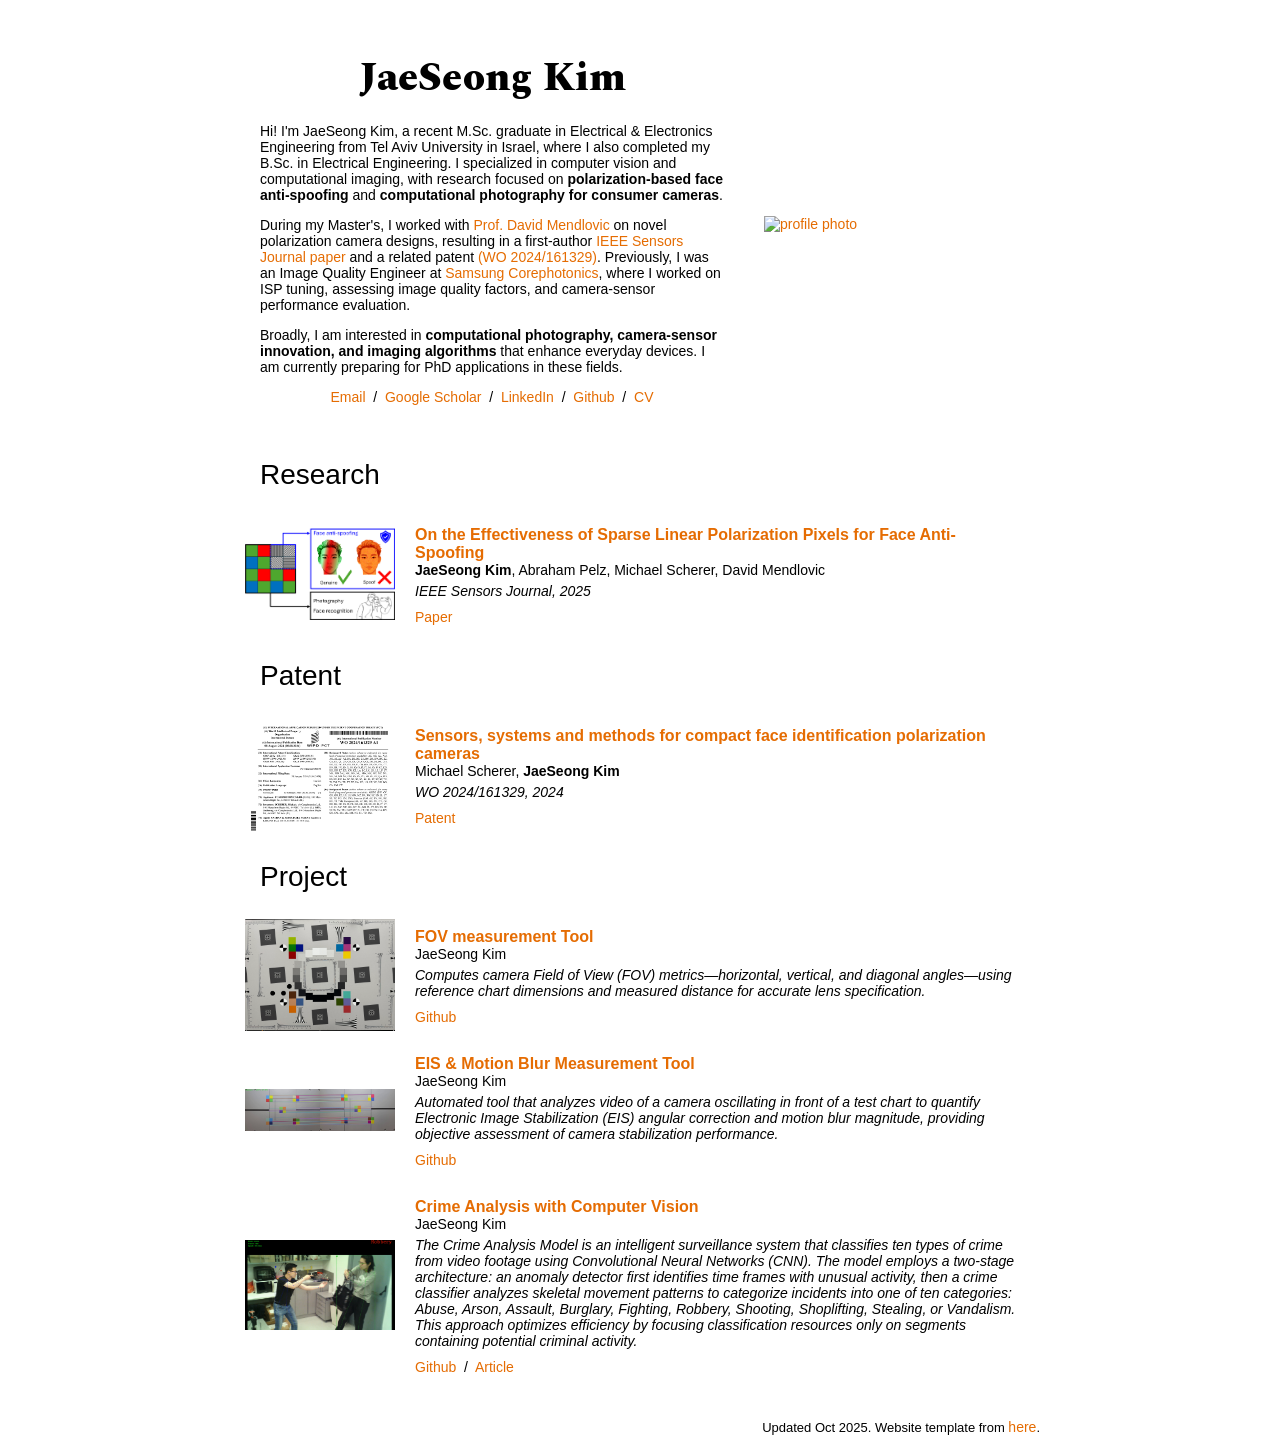
==== index.html @ 756a236f "Added a navigation bar" ====
<!DOCTYPE HTML>
<html lang="en">

<head>
    <meta http-equiv="Content-Type" content="text/html; charset=UTF-8">
    <title class="nametitle">JaeSeong Kim</title>
    <meta name="author" content="JaeSeong Kim">
    <meta name="viewport" content="width=device-width, initial-scale=1">
    <link rel="icon" href="images/favicon/camera.png" type="image/png">
    <link rel="stylesheet" type="text/css" href="stylesheet.css">
    <link href="https://fonts.googleapis.com/css2?family=Spectral&display=swap" rel="stylesheet">
    <style>
        /* Navigation bar styles */
        .topnav {
            position: fixed;
            top: 14px;
            right: 20px;
            z-index: 9999;
            display: flex;
            gap: 16px;
            align-items: center;
            font: 600 14px/1.2 system-ui, -apple-system, Segoe UI, Roboto, Arial, sans-serif;
            background: rgba(255, 255, 255, 0.9);
            backdrop-filter: blur(6px);
            border: 1px solid rgba(0, 0, 0, 0.08);
            border-radius: 999px;
            padding: 10px 20px;
            box-shadow: 0 2px 8px rgba(0, 0, 0, 0.05);
        }

        .topnav a {
            color: #111;
            opacity: .85;
            text-decoration: none;
            transition: opacity 0.2s ease;
        }

        .topnav a:hover {
            opacity: 1;
            color: #e56c02;
        }

        /* Smooth scroll */
        html {
            scroll-behavior: smooth;
        }

        /* Add padding to sections for fixed nav */
        .section-header {
            scroll-margin-top: 80px;
        }
    </style>
</head>

<body>
    <!-- Navigation Bar -->
    <nav class="topnav">
        <a href="#about">About</a>
        <a href="#research">Research</a>
        <a href="#patent">Patent</a>
        <a href="#project">Project</a>
    </nav>

    <table style="width:100%;max-width:800px;border:0px;border-spacing:0px;border-collapse:separate;margin-right:auto;margin-left:auto;">
        <tbody>
            <tr style="padding:0px">
                <td style="padding:0px">

                    <!-- Introduction Section -->
                    <table id="about" style="width:100%;border:0px;border-spacing:0px;border-collapse:separate;margin-right:auto;margin-left:auto;">
                        <tbody>
                            <tr style="padding:0px">
                                <td style="padding:2.5%;width:63%;vertical-align:middle">
                                    <p class="name" style="text-align: center;">
                                        JaeSeong Kim
                                    </p>
                                    <p>
                                        Hi! I'm JaeSeong Kim, a recent M.Sc. graduate in Electrical & Electronics Engineering from Tel Aviv University in Israel, where I also completed my B.Sc. in Electrical Engineering. I specialized in computer vision and computational imaging, with research
                                        focused on <strong>polarization-based face anti-spoofing</strong> and <strong>computational photography for consumer cameras</strong>.
                                    </p>
                                    <p>
                                        During my Master's, I worked with <a href="https://english.tau.ac.il/profile/mendd">Prof. David Mendlovic</a> on novel polarization camera designs, resulting in a first-author <a href="https://ieeexplore.ieee.org/document/11125851/">IEEE Sensors Journal paper</a>
                                        and a related patent <a href="https://patents.google.com/patent/WO2024161329A1/en?oq=WO+2024%2f161329">(WO 2024/161329)</a>. Previously, I was an Image Quality Engineer at <a href="https://www.corephotonics.com/">Samsung Corephotonics</a>,
                                        where I worked on ISP tuning, assessing image quality factors, and camera-sensor performance evaluation.
                                    </p>
                                    <p>
                                        Broadly, I am interested in <strong>computational photography, camera-sensor innovation, and imaging algorithms</strong> that enhance everyday devices. I am currently preparing for PhD applications in these fields.
                                    </p>
                                    <p style="text-align:center">
                                        <a href="mailto:jesung1221@gmail.com">Email</a> &nbsp;/&nbsp;
                                        <a href="https://scholar.google.com/citations?user=kdcs6wIAAAAJ&hl=en">Google Scholar</a> &nbsp;/&nbsp;
                                        <a href="https://www.linkedin.com/in/jae-seong-kim/">LinkedIn </a> &nbsp;/&nbsp;
                                        <a href="https://github.com/jesung1221">Github</a> &nbsp;/&nbsp;
                                        <a href="files/CV.pdf">CV</a>
                                    </p>
                                </td>
                                <td style="padding:2.5%;width:40%;max-width:40%">
                                    <a href="images/profile.JPG"><img style="width:100%;max-width:100%;" alt="profile photo" src="images/profile.JPG" class="hoverZoomLink"></a>
                                </td>
                            </tr>
                        </tbody>
                    </table>

                    <!-- Research Section -->
                    <table id="research" style="width:100%;border:0px;border-spacing:0px;border-collapse:separate;margin-right:auto;margin-left:auto;">
                        <tbody>
                            <tr>
                                <td style="padding:20px;width:100%;vertical-align:middle">
                                    <h2 class="section-header">Research</h2>
                                </td>
                            </tr>
                        </tbody>
                    </table>
                    
                    <table style="width:100%;border:0px;border-spacing:0px;border-collapse:separate;margin-right:auto;margin-left:auto;">
                        <tbody>
                            <tr onmouseout="paper_stop()" onmouseover="paper_start()">
                                <td style="padding:5px;width:20%;vertical-align:center;text-align:center;">
                                    <div class="one">
                                        <div class="two" id='paper_image'>
                                            <video width=100% muted autoplay loop>
                                                <source src="images/videos/uqllm.mp4" type="video/mp4"> Your browser does not support the video tag.
                                            </video>
                                        </div>
                                        <img src='images/thumbnails/polarization.png' style="width:100%; display:inline-block;">
                                    </div>
                                    <script type="text/javascript">
                                        function paper_start() {
                                            document.getElementById('paper_image').style.opacity = "1";
                                        }
                                
                                        function paper_stop() {
                                            document.getElementById('paper_image').style.opacity = "0";
                                        }
                                        paper_stop()
                                    </script>
                                </td>
                                <td style="padding:15px;width:80%;vertical-align:center">
                                    <a href="https://ieeexplore.ieee.org/document/11125851">
                                        <span class="papertitle">On the Effectiveness of Sparse Linear Polarization Pixels for Face Anti-Spoofing</span>
                                    </a>
                                    <br>
                                    <strong>JaeSeong Kim</strong>, Abraham Pelz, Michael Scherer, David Mendlovic
                                    <br>
                                    <div style="margin-top:5px;"></div>
                                    <em>IEEE Sensors Journal, 2025</em>
                                    <br>
                                    <div style="margin-top:10px;"></div>
                                    <a href="https://ieeexplore.ieee.org/document/11125851">Paper</a>
                                    <br>
                                </td>
                            </tr>
                        </tbody>
                    </table>

                    <!-- Patent Section -->
                    <table id="patent" style="width:100%;border:0px;border-spacing:0px;border-collapse:separate;margin-right:auto;margin-left:auto;">
                        <tbody>
                            <tr>
                                <td style="padding:20px;width:100%;vertical-align:middle">
                                    <h2 class="section-header">Patent</h2>
                                </td>
                            </tr>
                        </tbody>
                    </table>

                    <table style="width:100%;border:0px;border-spacing:0px;border-collapse:separate;margin-right:auto;margin-left:auto;">
                        <tbody>
                            <tr onmouseout="patent_stop()" onmouseover="patent_start()">
                                <td style="padding:5px;width:20%;vertical-align:center;text-align:center;">
                                    <div class="one">
                                        <div class="two" id='patent_image'>
                                            <video width=100% muted autoplay loop>
                                                <source src="images/videos/uqllm.mp4" type="video/mp4"> Your browser does not support the video tag.
                                            </video>
                                        </div>
                                        <img src='images/thumbnails/patent.png' style="width:100%; display:inline-block;">
                                    </div>
                                    <script type="text/javascript">
                                        function patent_start() {
                                            document.getElementById('patent_image').style.opacity = "1";
                                        }
                                
                                        function patent_stop() {
                                            document.getElementById('patent_image').style.opacity = "0";
                                        }
                                        patent_stop()
                                    </script>
                                </td>
                                <td style="padding:15px;width:80%;vertical-align:center">
                                    <a href="https://patents.google.com/patent/WO2024161329A1/en?oq=WO+2024%2f161329">
                                        <span class="papertitle">Sensors, systems and methods for compact face identification polarization cameras</span>
                                    </a>
                                    <br>
                                    Michael Scherer, <strong>JaeSeong Kim</strong> 
                                    <br>
                                    <div style="margin-top:5px;"></div>
                                    <em>WO 2024/161329, 2024</em>
                                    <br>
                                    <div style="margin-top:10px;"></div>
                                    <a href="https://patents.google.com/patent/WO2024161329A1/en?oq=WO+2024%2f161329">Patent</a>
                                    <br>
                                </td>
                            </tr>
                        </tbody>
                    </table>


                    <!-- Project Section -->
                    <table id="project" style="width:100%;border:0px;border-spacing:0px;border-collapse:separate;margin-right:auto;margin-left:auto;">
                        <tbody>
                            <tr>
                                <td style="padding:20px;width:100%;vertical-align:middle">
                                    <h2 class="section-header">Project</h2>
                                </td>
                            </tr>
                        </tbody>
                    </table>
                    
                    <!-- Project Section / FOV measurement Tool -->
                    <table style="width:100%;border:0px;border-spacing:0px;border-collapse:separate;margin-right:auto;margin-left:auto;">
                        <tbody>
                            <tr onmouseout="fov_stop()" onmouseover="fov_start()">
                                <td style="padding:5px;width:20%;vertical-align:center;text-align:center;">
                                    <div class="one">
                                        <div class="two" id='fov_image'>
                                            <video width=100% muted autoplay loop>
                                                <source src="images/videos/uqllm.mp4" type="video/mp4"> Your browser does not support the video tag.
                                            </video>
                                        </div>
                                        <img src='images/thumbnails/FOV.JPG' style="width:100%; display:inline-block;">
                                    </div>
                                    <script type="text/javascript">
                                        function fov_start() {
                                            document.getElementById('fov_image').style.opacity = "1";
                                        }
                                
                                        function fov_stop() {
                                            document.getElementById('fov_image').style.opacity = "0";
                                        }
                                        fov_stop()
                                    </script>
                                </td>
                                <td style="padding:15px;width:80%;vertical-align:center">
                                    <a href="https://github.com/jesung1221/FOV-measurement-Tool/tree/main">
                                        <span class="papertitle">FOV measurement Tool</span>
                                    </a>
                                    <br>
                                    JaeSeong Kim 
                                    <br>
                                    <div style="margin-top:5px;"></div>
                                    <em>Computes camera Field of View (FOV) metrics—horizontal, vertical, and diagonal angles—using reference chart dimensions and measured distance for accurate lens specification.</em>
                                    <br>
                                    <div style="margin-top:10px;"></div>
                                    <a href="https://github.com/jesung1221/FOV-measurement-Tool/tree/main">Github</a>
                                    <br>
                                </td>
                            </tr>
                        </tbody>
                    </table>
                    

                    <!-- Project Section / EIS motion blur measurement Tool  -->
                    
                    <table style="width:100%;border:0px;border-spacing:0px;border-collapse:separate;margin-right:auto;margin-left:auto;">
                        <tbody>
                            <tr onmouseout="eis_stop()" onmouseover="eis_start()">
                                <td style="padding:5px;width:20%;vertical-align:center;text-align:center;">
                                    <div class="one">
                                        <div class="two" id='eis_image'>
                                            <video width=100% muted autoplay loop>
                                                <source src="images/videos/uqllm.mp4" type="video/mp4"> Your browser does not support the video tag.
                                            </video>
                                        </div>
                                        <img src='images/thumbnails/EIS.jpg' style="width:100%; display:inline-block;">
                                    </div>
                                    <script type="text/javascript">
                                        function eis_start() {
                                            document.getElementById('eis_image').style.opacity = "1";
                                        }
                                
                                        function eis_stop() {
                                            document.getElementById('eis_image').style.opacity = "0";
                                        }
                                        eis_stop()
                                    </script>
                                </td>
                                <td style="padding:15px;width:80%;vertical-align:center">
                                    <a href="https://github.com/jesung1221/EIS_MotionBlur_Measurement_Tool">
                                        <span class="papertitle">EIS & Motion Blur Measurement Tool</span>
                                    </a>
                                    <br>
                                    JaeSeong Kim 
                                    <br>
                                    <div style="margin-top:5px;"></div>
                                    <em>Automated tool that analyzes video of a camera oscillating in front of a test chart to quantify Electronic Image Stabilization (EIS) angular correction and motion blur magnitude, providing objective assessment of camera stabilization performance.</em>
                                    <br>
                                    <div style="margin-top:10px;"></div>
                                    <a href="https://github.com/jesung1221/EIS_MotionBlur_Measurement_Tool">Github</a>
                                    <br>
                                </td>
                            </tr>
                        </tbody>
                    </table>




                    <!-- Project Section / Crime Analysis with Computer Vision  -->

                    <table style="width:100%;border:0px;border-spacing:0px;border-collapse:separate;margin-right:auto;margin-left:auto;">
                        <tbody>
                            <tr onmouseout="crime_stop()" onmouseover="crime_start()">
                                <td style="padding:5px;width:20%;vertical-align:center;text-align:center;">
                                    <div class="one">
                                        <div class="two" id='crime_image'>
                                            <video width=100% muted autoplay loop>
                                                <source src="images/videos/uqllm.mp4" type="video/mp4"> Your browser does not support the video tag.
                                            </video>
                                        </div>
                                        <img src='images/thumbnails/CrimeClassifier.PNG' style="width:100%; display:inline-block;">
                                    </div>
                                    <script type="text/javascript">
                                        function crime_start() {
                                            document.getElementById('crime_image').style.opacity = "1";
                                        }
                                
                                        function crime_stop() {
                                            document.getElementById('crime_image').style.opacity = "0";
                                        }
                                        crime_stop()
                                    </script>
                                </td>
                                <td style="padding:15px;width:80%;vertical-align:center">
                                    <a href="https://github.com/jesung1221/Crime-Analysis-with-Computer-Vision">
                                        <span class="papertitle">Crime Analysis with Computer Vision</span>
                                    </a>
                                    <br>
                                    JaeSeong Kim 
                                    <br>
                                    <div style="margin-top:5px;"></div>
                                    <em>The Crime Analysis Model is an intelligent surveillance system that classifies ten types of crime from video footage using Convolutional Neural Networks (CNN). The model employs a two-stage architecture: an anomaly detector first identifies time frames with unusual activity, then a crime classifier analyzes skeletal movement patterns to categorize incidents into one of ten categories: Abuse, Arson, Assault, Burglary, Fighting, Robbery, Shooting, Shoplifting, Stealing, or Vandalism. This approach optimizes efficiency by focusing classification resources only on segments containing potential criminal activity.</em>
                                    <br>
                                    <div style="margin-top:10px;"></div>
                                    <a href="https://github.com/jesung1221/Crime-Analysis-with-Computer-Vision">Github</a> &nbsp;/&nbsp;
                                    <a href="files/Crime Analysis with Computer Vision.pdf">Article</a>
                                    <br>
                                </td>
                            </tr>
                        </tbody>
                    </table>





                    <table style="width:100%;border:0px;border-spacing:0px;border-collapse:separate;margin-right:auto;margin-left:auto;">
                        <tbody>
                            <tr>
                                <td style="padding:0px">
                                    <br>
                                    <p style="text-align:right;font-size:small;">
                                        Updated Oct 2025. Website template from <a href="https://github.com/jonbarron/jonbarron_website">here</a>.
                                    </p>
                                </td>
                            </tr>
                        </tbody>
                    </table>
                </td>
            </tr>
        </tbody>
    </table>
</body>

</html>
---- stylesheet.css ----
/* === Fonts (kept) === */
@font-face {
  font-family: 'Lato';
  font-style: italic;
  font-weight: 400;
  src: local('Lato Italic'), local('Lato-Italic'), url(https://fonts.gstatic.com/s/lato/v15/S6u8w4BMUTPHjxsAUi-qNiXg7eU0.woff2) format('woff2');
  unicode-range: U+0100-024F, U+0259, U+1E00-1EFF, U+2020, U+20A0-20AB, U+20AD-20CF, U+2113, U+2C60-2C7F, U+A720-A7FF;
}
/* latin */
@font-face {
  font-family: 'Lato';
  font-style: italic;
  font-weight: 400;
  src: local('Lato Italic'), local('Lato-Italic'), url(https://fonts.gstatic.com/s/lato/v15/S6u8w4BMUTPHjxsAXC-qNiXg7Q.woff2) format('woff2');
  unicode-range: U+0000-00FF, U+0131, U+0152-0153, U+02BB-02BC, U+02C6, U+02DA, U+02DC, U+2000-206F, U+2074, U+20AC, U+2122, U+2191, U+2193, U+2212, U+2215, U+FEFF, U+FFFD;
}
/* latin-ext */
@font-face {
  font-family: 'Lato';
  font-style: italic;
  font-weight: 700;
  src: local('Lato Bold Italic'), local('Lato-BoldItalic'), url(https://fonts.gstatic.com/s/lato/v15/S6u_w4BMUTPHjxsI5wq_FQftx9897sxZ.woff2) format('woff2');
  unicode-range: U+0100-024F, U+0259, U+1E00-1EFF, U+2020, U+20A0-20AB, U+20AD-20CF, U+2113, U+2C60-2C7F, U+A720-A7FF;
}
/* latin */
@font-face {
  font-family: 'Lato';
  font-style: italic;
  font-weight: 700;
  src: local('Lato Bold Italic'), local('Lato-BoldItalic'), url(https://fonts.gstatic.com/s/lato/v15/S6u_w4BMUTPHjxsI5wq_Gwftx9897g.woff2) format('woff2');
  unicode-range: U+0000-00FF, U+0131, U+0152-0153, U+02BB-02BC, U+02C6, U+02DA, U+02DC, U+2000-206F, U+2074, U+20AC, U+2122, U+2191, U+2193, U+2212, U+2215, U+FEFF, U+FFFD;
}
/* latin-ext */
@font-face {
  font-family: 'Lato';
  font-style: normal;
  font-weight: 400;
  src: local('Lato Regular'), local('Lato-Regular'), url(https://fonts.gstatic.com/s/lato/v15/S6uyw4BMUTPHjxAwXiWtFCfQ7A.woff2) format('woff2');
  unicode-range: U+0100-024F, U+0259, U+1E00-1EFF, U+2020, U+20A0-20AB, U+20AD-20CF, U+2113, U+2C60-2C7F, U+A720-A7FF;
}
/* latin */
@font-face {
  font-family: 'Lato';
  font-style: normal;
  font-weight: 400;
  src: local('Lato Regular'), local('Lato-Regular'), url(https://fonts.gstatic.com/s/lato/v15/S6uyw4BMUTPHjx4wXiWtFCc.woff2) format('woff2');
  unicode-range: U+0000-00FF, U+0131, U+0152-0153, U+02BB-02BC, U+02C6, U+02DA, U+02DC, U+2000-206F, U+2074, U+20AC, U+2122, U+2191, U+2193, U+2212, U+2215, U+FEFF, U+FFFD;
}
/* latin-ext */
@font-face {
  font-family: 'Lato';
  font-style: normal;
  font-weight: 700;
  src: local('Lato Bold'), local('Lato-Bold'), url(https://fonts.gstatic.com/s/lato/v15/S6u9w4BMUTPHh6UVSwaPGQ3q5d0N7w.woff2) format('woff2');
  unicode-range: U+0100-024F, U+0259, U+1E00-1EFF, U+2020, U+20A0-20AB, U+20AD-20CF, U+2113, U+2C60-2C7F, U+A720-A7FF;
}
/* latin */
@font-face {
  font-family: 'Lato';
  font-style: normal;
  font-weight: 700;
  src: local('Lato Bold'), local('Lato-Bold'), url(https://fonts.gstatic.com/s/lato/v15/S6u9w4BMUTPHh6UVSwiPGQ3q5d0.woff2) format('woff2');
  unicode-range: U+0000-00FF, U+0131, U+0152-0153, U+02BB-02BC, U+02C6, U+02DA, U+02DC, U+2000-206F, U+2074, U+20AC, U+2122, U+2191, U+2193, U+2212, U+2215, U+FEFF, U+FFFD;
}

/* === Base styles (kept, lightly tuned) === */
a { color: #e56c02; text-decoration: none; }
a:focus, a:hover { color: #1c8eff; text-decoration: none; }

body, td, th, tr, p, a {
  font-family: 'Lato', Verdana, Helvetica, sans-serif;
  font-size: 14px;
}

strong { font-family: 'Lato', Verdana, Helvetica, sans-serif; font-size: 14px; }

h2 {
  margin: 0;
  font-weight: normal;
  font-family: 'Lato', Verdana, Helvetica, sans-serif;
  font-size: 28px;
  scroll-margin-top: 90px; /* make anchors land below fixed nav */
}

.coauthor { color: #8c8c8c; }

.papertitle { font-family: 'Lato', Verdana, Helvetica, sans-serif; font-size: 16px; font-weight: 900; }

.name {
  padding-top: 20px;
  margin: 0;
  font-family: 'Spectral', 'Times New Roman', Times, serif;
  font-size: 40px;
  font-weight: 900;
}

/* Media tile with hover overlay video */
.one { width: 100%; position: relative; display: inline-block; }
.two {
  position: absolute;
  inset: 0;             /* top:0;right:0;bottom:0;left:0 */
  opacity: 0;
  transition: opacity .2s ease-in-out;
}
.one:hover .two { opacity: 1; }
.fade { transition: opacity .2s ease-in-out; }

/* Smooth scroll globally */
html { scroll-behavior: smooth; }

/* === Top-right nav === */
.topnav {
  position: fixed;
  top: 14px; right: 20px;
  z-index: 9999;
  display: flex; gap: 16px; align-items: center;
  font: 600 14px/1.2 system-ui, -apple-system, Segoe UI, Roboto, Arial, sans-serif;
  background: rgba(255,255,255,0.6);
  backdrop-filter: blur(6px);
  border: 1px solid rgba(0,0,0,0.08);
  border-radius: 999px;
  padding: 10px 14px;
}
.topnav a { color: #111; opacity: .85; }
.topnav a:hover { opacity: 1; text-decoration: underline; }

/* Utility */
span.highlight { background-color: #ffffd0; }
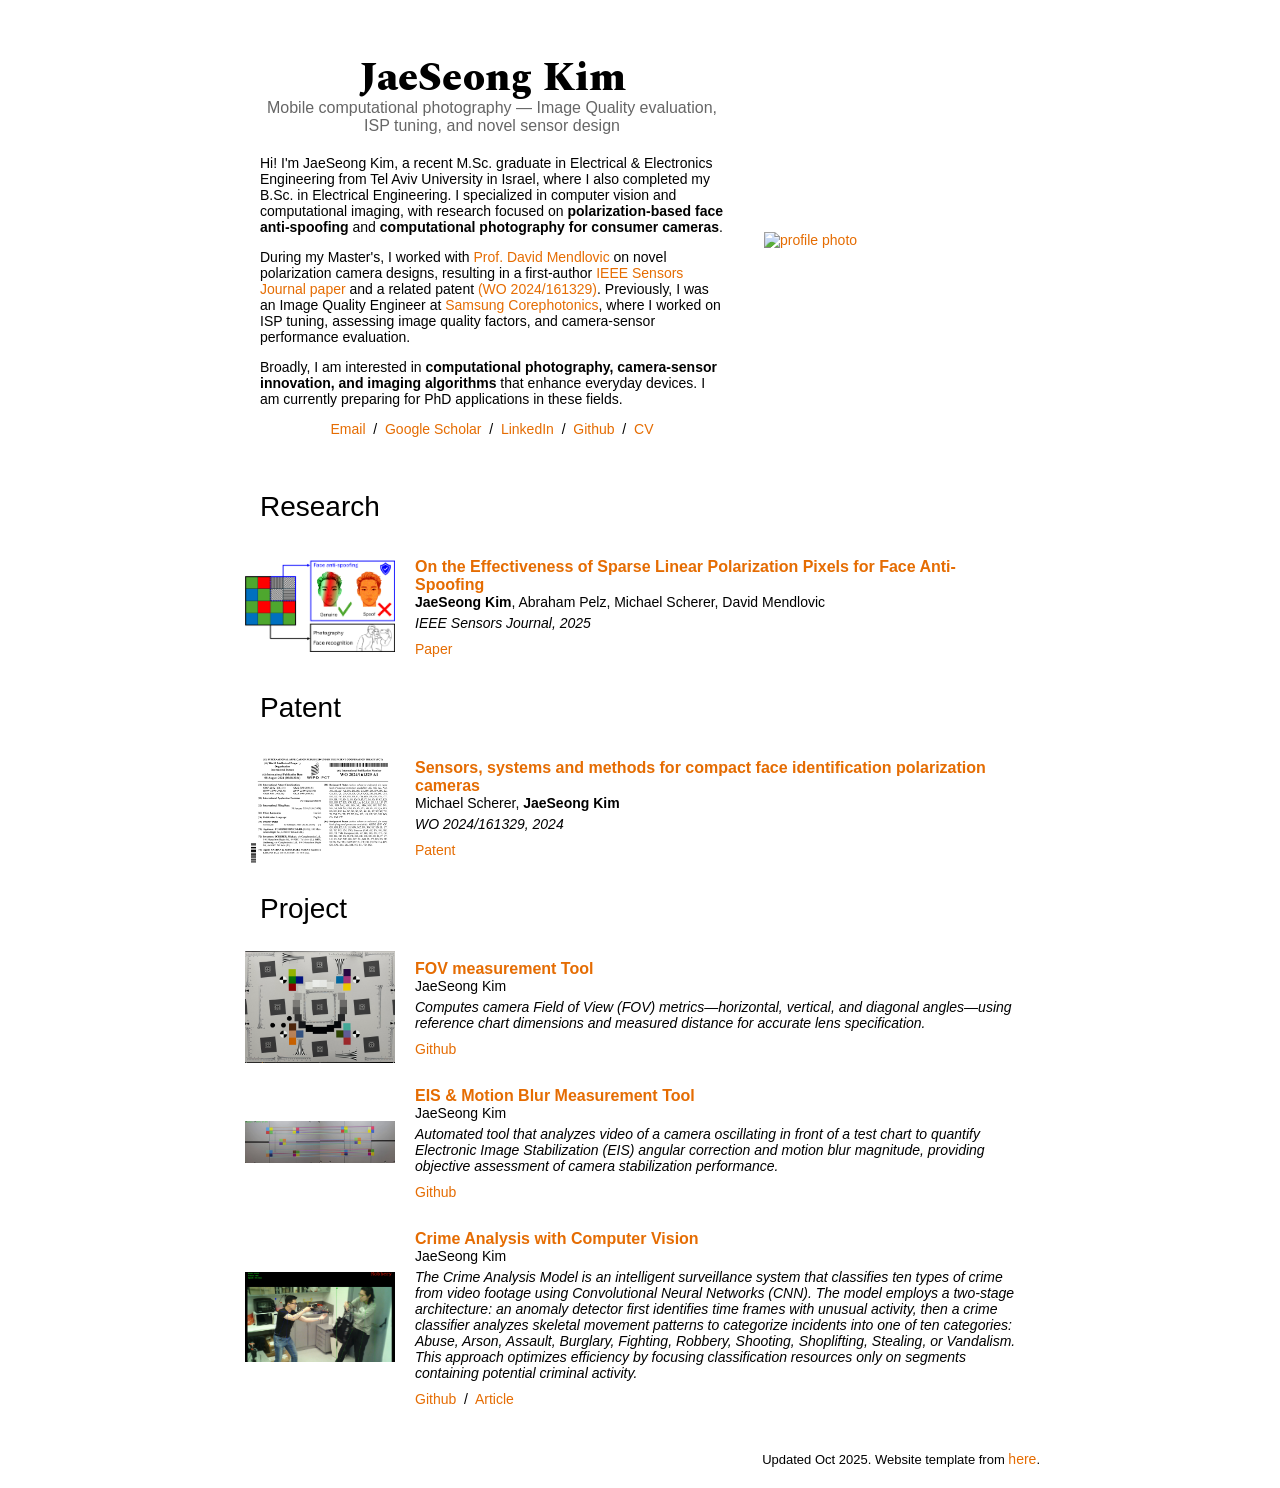
==== commit 0519e161: "tagline added" ====
--- a/index.html
+++ b/index.html
@@ -74,6 +74,9 @@
                                     <p class="name" style="text-align: center;">
                                         JaeSeong Kim
                                     </p>
+                                    <p style="text-align: center; margin-top: -10px; margin-bottom: 20px; font-size: 16px; color: #666;">
+                                        Mobile computational photography — Image Quality evaluation, ISP tuning, and novel sensor design
+                                    </p>
                                     <p>
                                         Hi! I'm JaeSeong Kim, a recent M.Sc. graduate in Electrical & Electronics Engineering from Tel Aviv University in Israel, where I also completed my B.Sc. in Electrical Engineering. I specialized in computer vision and computational imaging, with research
                                         focused on <strong>polarization-based face anti-spoofing</strong> and <strong>computational photography for consumer cameras</strong>.
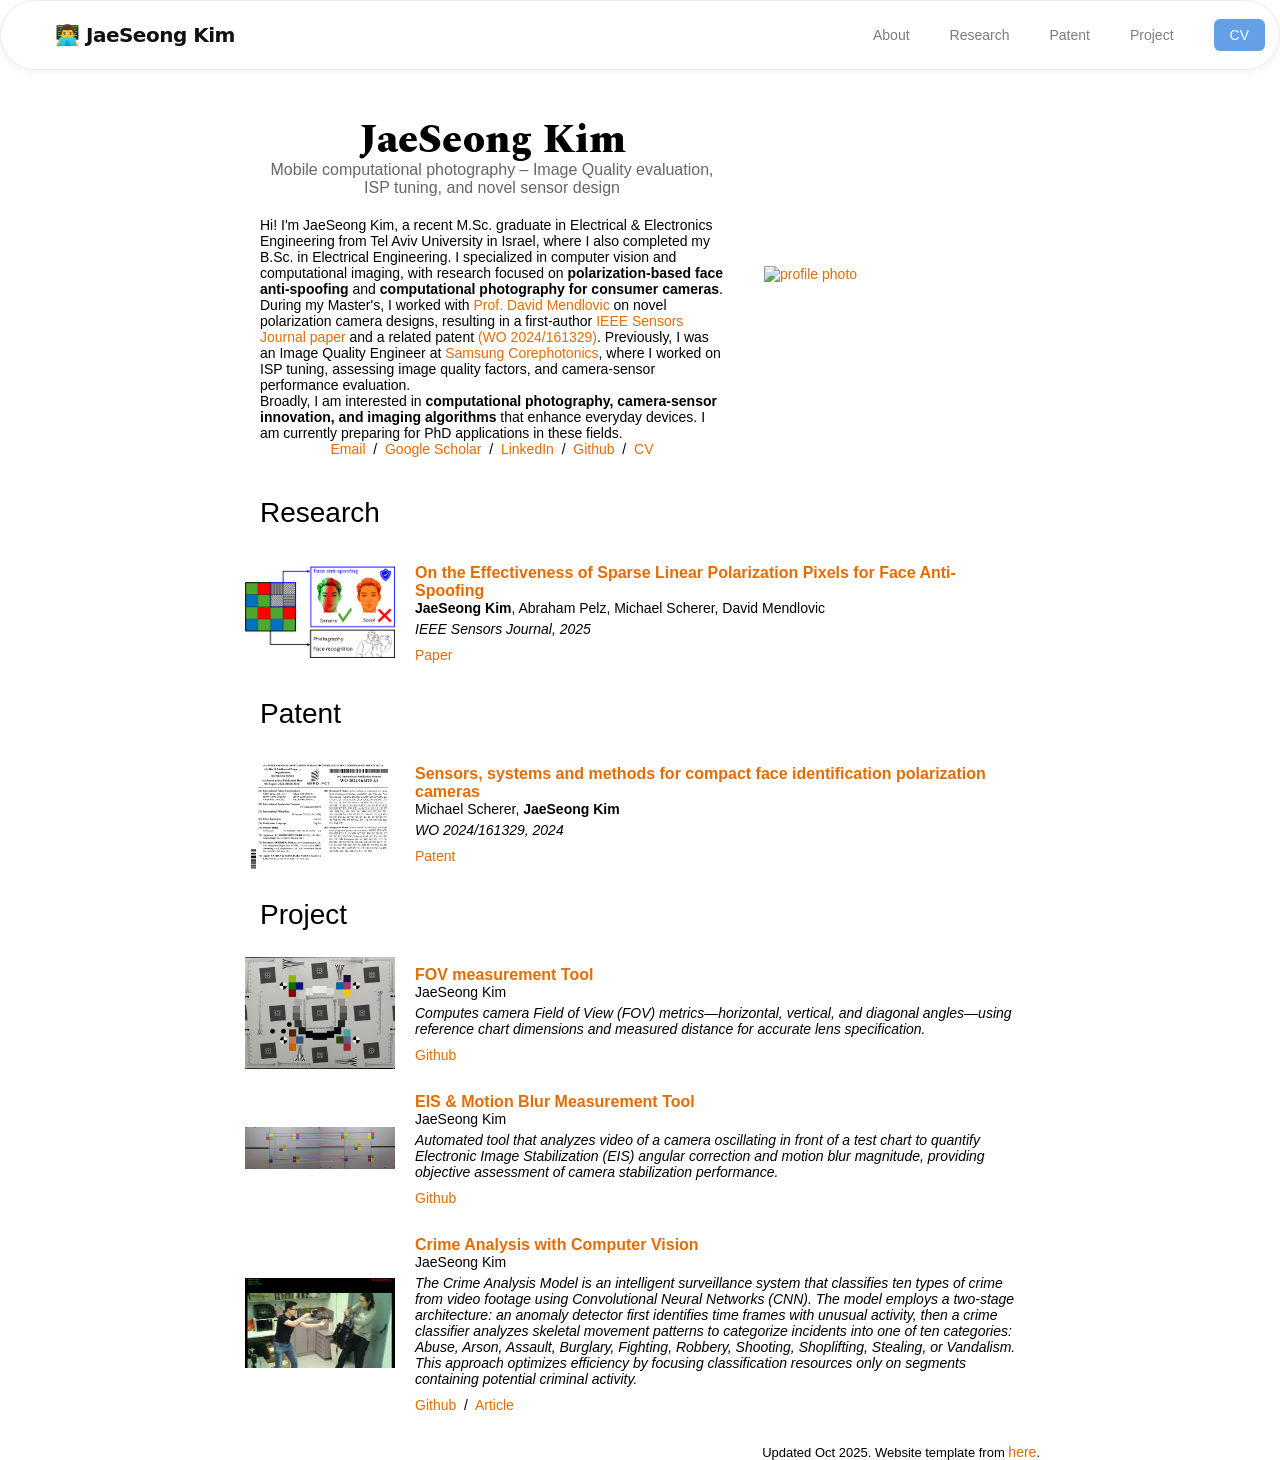
==== commit 364fa656: "changed navigation bar" ====
--- a/index.html
+++ b/index.html
@@ -10,34 +10,86 @@
     <link rel="stylesheet" type="text/css" href="stylesheet.css">
     <link href="https://fonts.googleapis.com/css2?family=Spectral&display=swap" rel="stylesheet">
     <style>
+        * {
+            margin: 0;
+            padding: 0;
+            box-sizing: border-box;
+        }
+
+        body {
+            font-family: -apple-system, BlinkMacSystemFont, 'Segoe UI', Roboto, 'Helvetica Neue', Arial, sans-serif;
+            background: #fff;
+        }
+
         /* Navigation bar styles */
         .topnav {
             position: fixed;
-            top: 14px;
-            right: 20px;
+            top: 0;
+            left: 0;
+            right: 0;
             z-index: 9999;
             display: flex;
-            gap: 16px;
+            justify-content: center;
             align-items: center;
-            font: 600 14px/1.2 system-ui, -apple-system, Segoe UI, Roboto, Arial, sans-serif;
-            background: rgba(255, 255, 255, 0.9);
-            backdrop-filter: blur(6px);
-            border: 1px solid rgba(0, 0, 0, 0.08);
-            border-radius: 999px;
-            padding: 10px 20px;
+            gap: 40px;
+            height: 70px;
+            background: rgba(255, 255, 255, 0.95);
+            backdrop-filter: blur(10px);
+            border-bottom: 1px solid rgba(0, 0, 0, 0.08);
             box-shadow: 0 2px 8px rgba(0, 0, 0, 0.05);
+            font: 500 15px/1.2 system-ui, -apple-system, Segoe UI, Roboto, Arial, sans-serif;
+        }
+
+        .nav-left {
+            display: flex;
+            align-items: center;
+            gap: 12px;
+            margin-right: auto;
+            margin-left: 40px;
+        }
+
+        .nav-logo {
+            font-size: 20px;
+            font-weight: 600;
+            color: #111;
+            text-decoration: none;
+            letter-spacing: -0.5px;
+        }
+
+        .nav-center {
+            display: flex;
+            gap: 40px;
+            align-items: center;
         }
 
         .topnav a {
-            color: #111;
-            opacity: .85;
+            color: #666;
             text-decoration: none;
-            transition: opacity 0.2s ease;
+            transition: all 0.2s ease;
+            font-weight: 500;
+            font-size: 14px;
         }
 
         .topnav a:hover {
-            opacity: 1;
             color: #e56c02;
+        }
+
+        .cv-button {
+            background: #4a90e2;
+            color: white !important;
+            padding: 8px 16px;
+            border-radius: 6px;
+            font-size: 13px;
+            font-weight: 600;
+            transition: all 0.2s ease;
+            border: none;
+            cursor: pointer;
+        }
+
+        .cv-button:hover {
+            background: #357abd;
+            transform: translateY(-1px);
+            box-shadow: 0 4px 12px rgba(74, 144, 226, 0.3);
         }
 
         /* Smooth scroll */
@@ -49,16 +101,26 @@
         .section-header {
             scroll-margin-top: 80px;
         }
+
+        body {
+            padding-top: 70px;
+        }
     </style>
 </head>
 
 <body>
     <!-- Navigation Bar -->
     <nav class="topnav">
-        <a href="#about">About</a>
-        <a href="#research">Research</a>
-        <a href="#patent">Patent</a>
-        <a href="#project">Project</a>
+        <div class="nav-left">
+            <span class="nav-logo">👨‍💻 JaeSeong Kim</span>
+        </div>
+        <div class="nav-center">
+            <a href="#about">About</a>
+            <a href="#research">Research</a>
+            <a href="#patent">Patent</a>
+            <a href="#project">Project</a>
+            <a href="files/CV.pdf" class="cv-button">CV</a>
+        </div>
     </nav>
 
     <table style="width:100%;max-width:800px;border:0px;border-spacing:0px;border-collapse:separate;margin-right:auto;margin-left:auto;">
@@ -67,7 +129,7 @@
                 <td style="padding:0px">
 
                     <!-- Introduction Section -->
-                    <table id="about" style="width:100%;border:0px;border-spacing:0px;border-collapse:separate;margin-right:auto;margin-left:auto;">
+                    <table id="about" style="width:100%;border:0px;border-spacing:0px;border-collapse:separate;margin-right:auto;margin-left:auto;scroll-margin-top:80px;">
                         <tbody>
                             <tr style="padding:0px">
                                 <td style="padding:2.5%;width:63%;vertical-align:middle">
@@ -75,7 +137,7 @@
                                         JaeSeong Kim
                                     </p>
                                     <p style="text-align: center; margin-top: -10px; margin-bottom: 20px; font-size: 16px; color: #666;">
-                                        Mobile computational photography — Image Quality evaluation, ISP tuning, and novel sensor design
+                                        Mobile computational photography – Image Quality evaluation, ISP tuning, and novel sensor design
                                     </p>
                                     <p>
                                         Hi! I'm JaeSeong Kim, a recent M.Sc. graduate in Electrical & Electronics Engineering from Tel Aviv University in Israel, where I also completed my B.Sc. in Electrical Engineering. I specialized in computer vision and computational imaging, with research
@@ -306,9 +368,6 @@
                         </tbody>
                     </table>
 
-
-
-
                     <!-- Project Section / Crime Analysis with Computer Vision  -->
 
                     <table style="width:100%;border:0px;border-spacing:0px;border-collapse:separate;margin-right:auto;margin-left:auto;">
@@ -353,10 +412,6 @@
                         </tbody>
                     </table>
 
-
-
-
-
                     <table style="width:100%;border:0px;border-spacing:0px;border-collapse:separate;margin-right:auto;margin-left:auto;">
                         <tbody>
                             <tr>
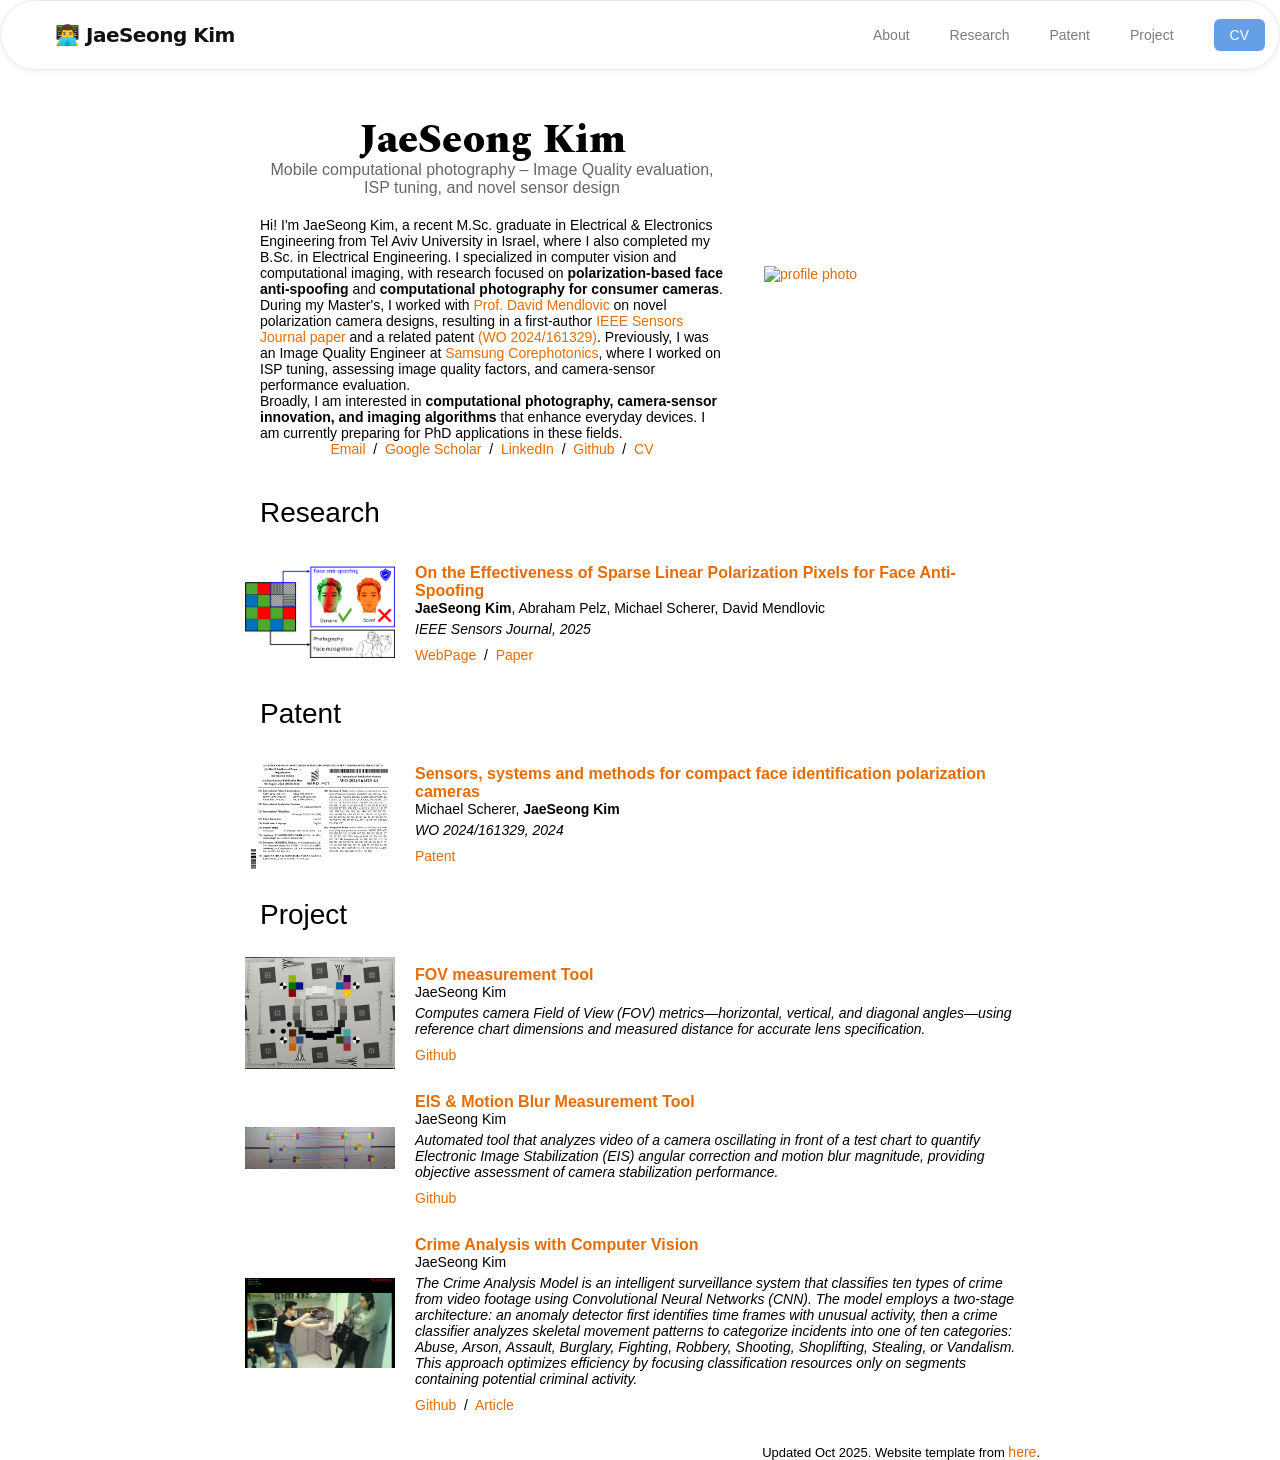
==== commit e08144dd: "webpage for sparse polarization FAS" ====
--- a/index.html
+++ b/index.html
@@ -201,7 +201,7 @@
                                     </script>
                                 </td>
                                 <td style="padding:15px;width:80%;vertical-align:center">
-                                    <a href="https://ieeexplore.ieee.org/document/11125851">
+                                    <a href="https://jaeseongkim.com/sparse-polarization-fas/">
                                         <span class="papertitle">On the Effectiveness of Sparse Linear Polarization Pixels for Face Anti-Spoofing</span>
                                     </a>
                                     <br>
@@ -211,7 +211,8 @@
                                     <em>IEEE Sensors Journal, 2025</em>
                                     <br>
                                     <div style="margin-top:10px;"></div>
-                                    <a href="https://ieeexplore.ieee.org/document/11125851">Paper</a>
+                                    <a href="https://jaeseongkim.com/sparse-polarization-fas/">WebPage</a> &nbsp;/&nbsp;
+                                    <a href="https://ieeexplore.ieee.org/document/11125851">Paper</a> 
                                     <br>
                                 </td>
                             </tr>
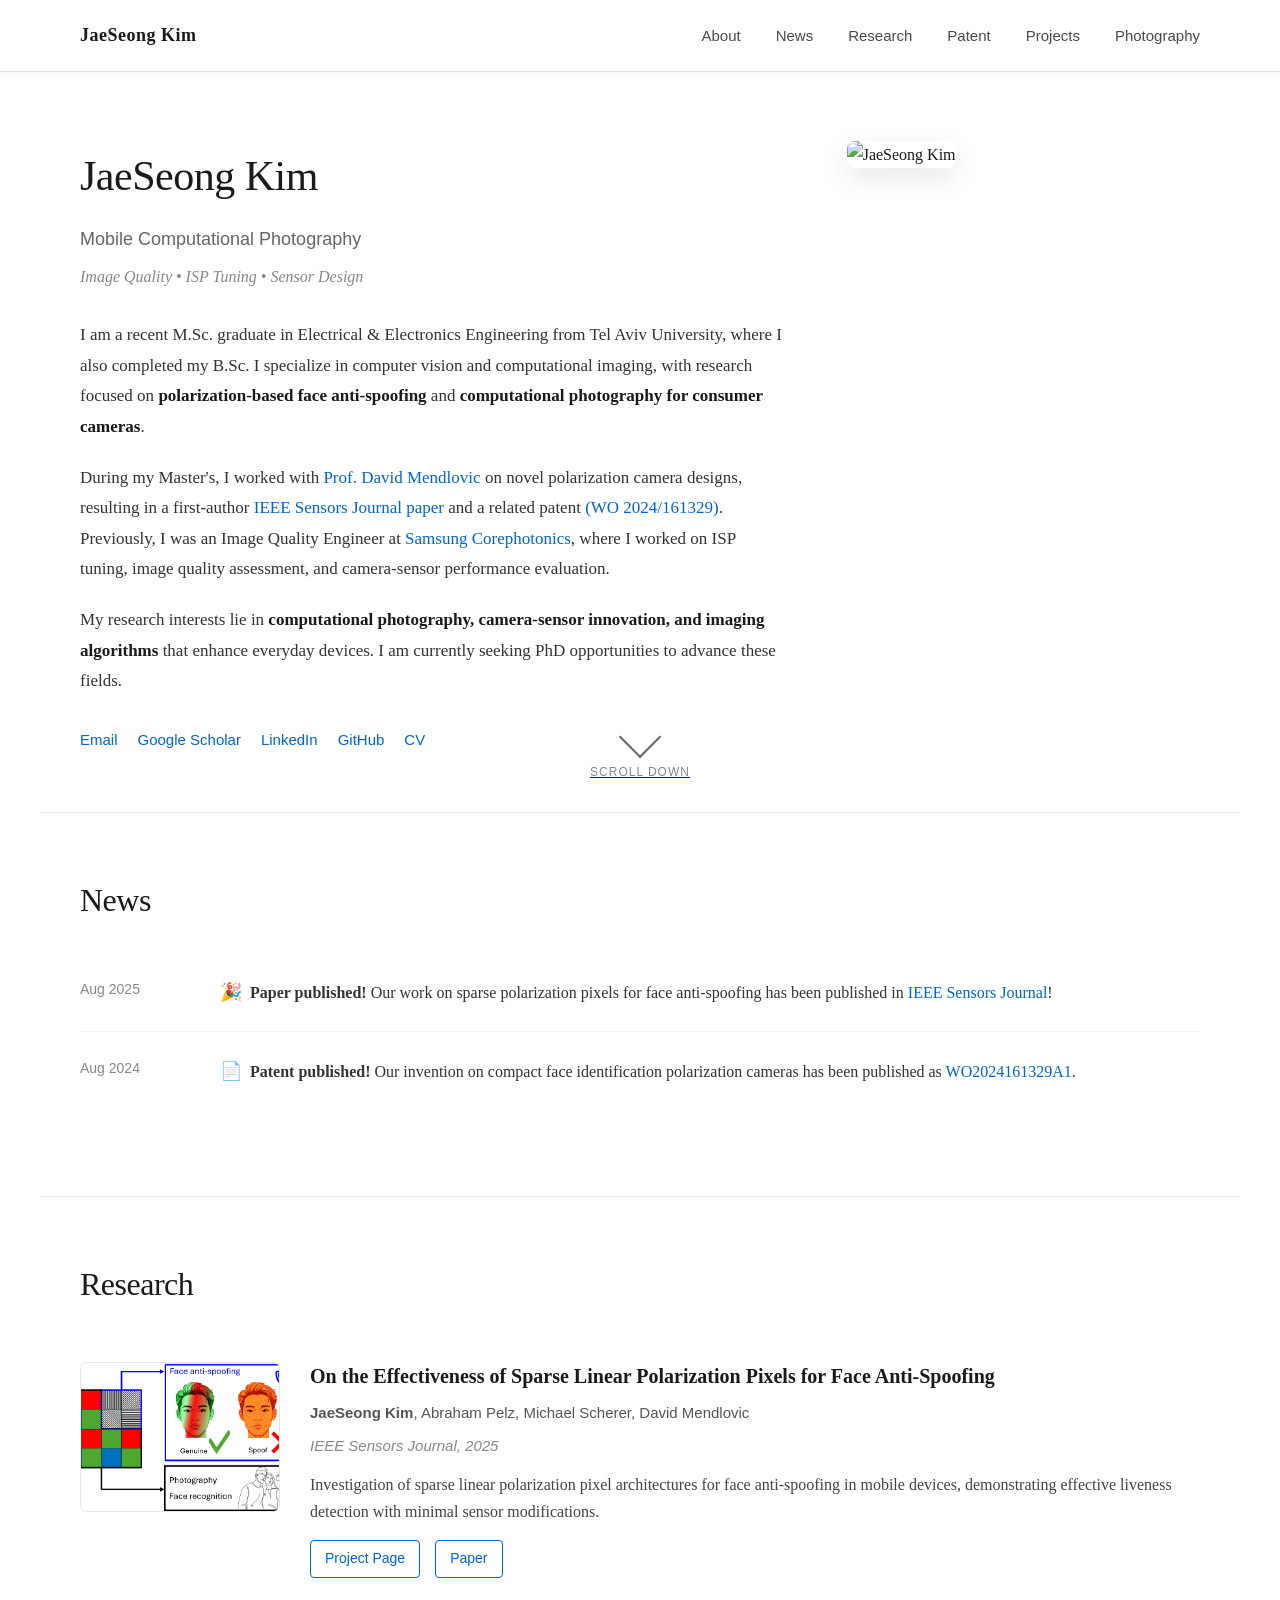
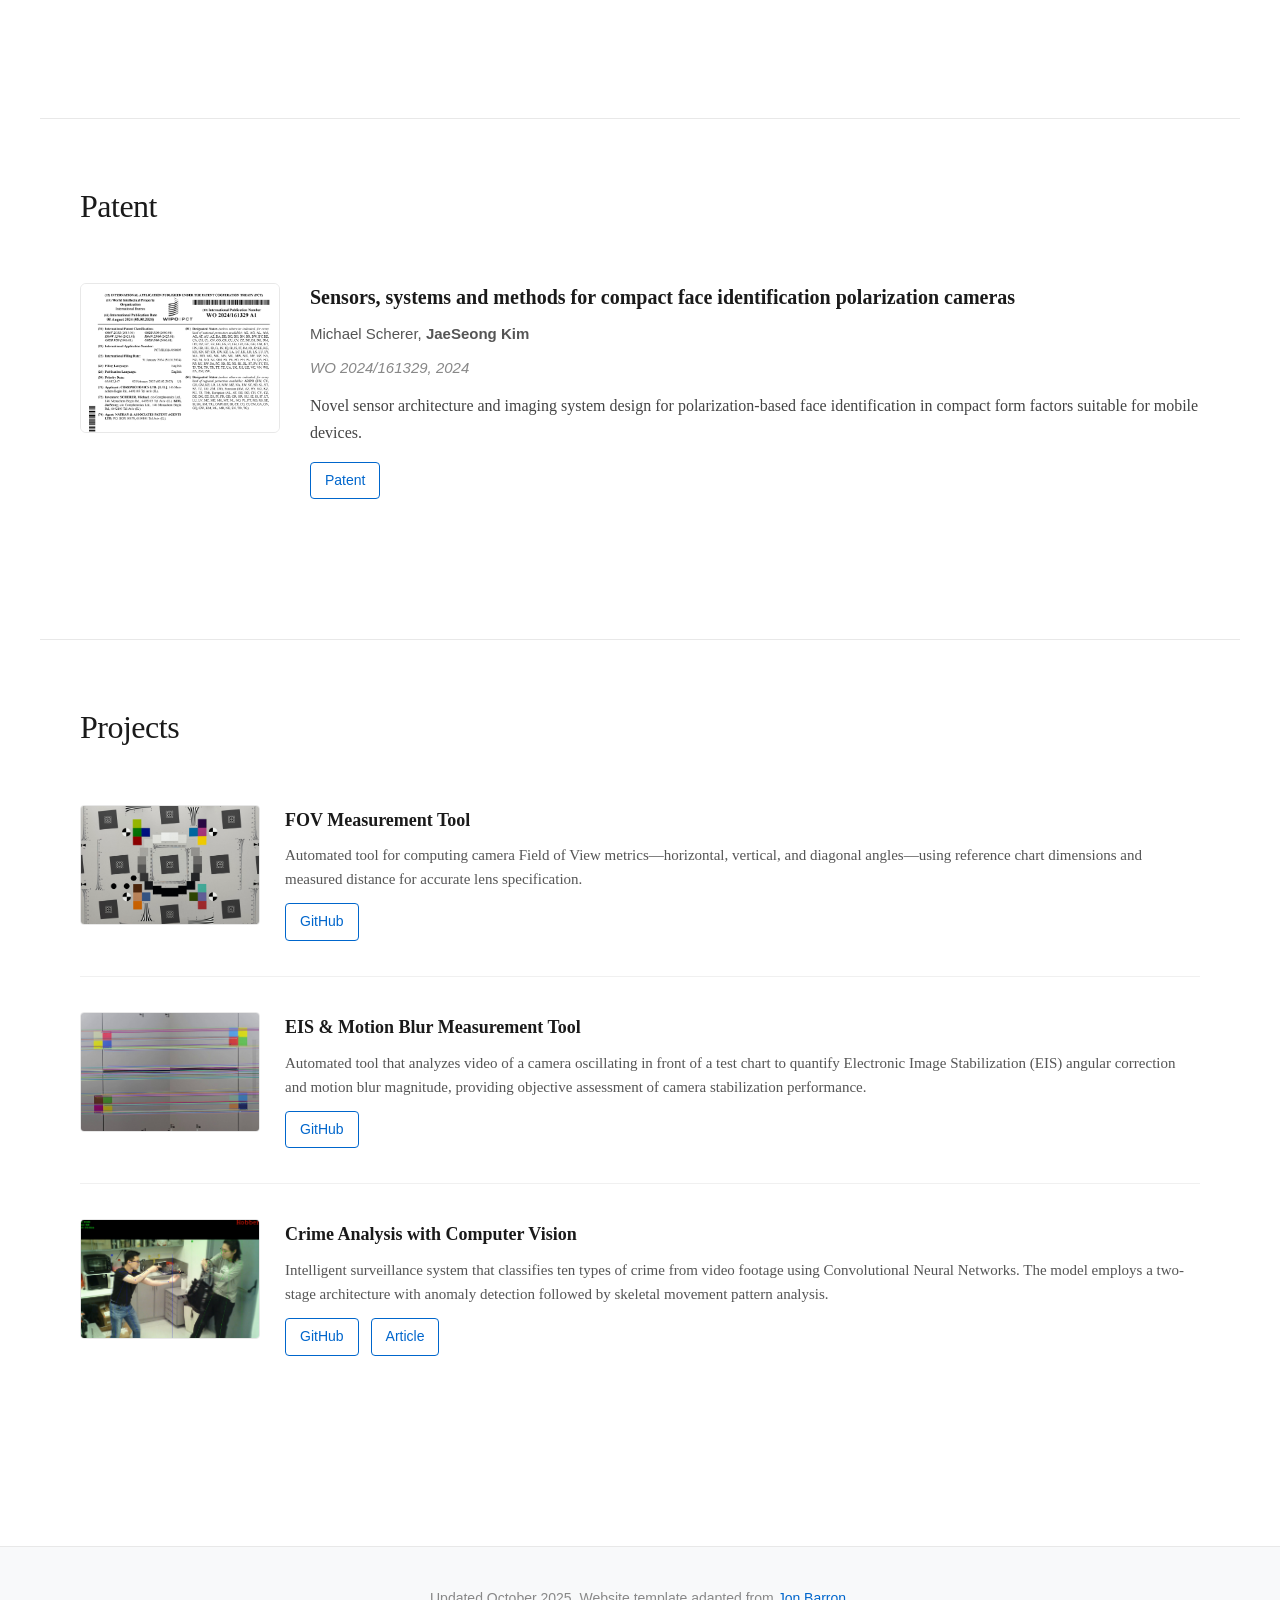
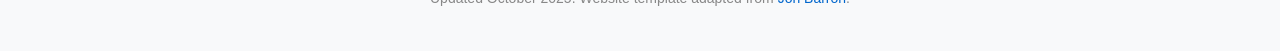
==== commit 9447befb: "added images/photography" ====
--- a/index.html
+++ b/index.html
@@ -1,14 +1,9 @@
-<!DOCTYPE HTML>
+<!DOCTYPE html>
 <html lang="en">
-
 <head>
-    <meta http-equiv="Content-Type" content="text/html; charset=UTF-8">
-    <title class="nametitle">JaeSeong Kim</title>
-    <meta name="author" content="JaeSeong Kim">
-    <meta name="viewport" content="width=device-width, initial-scale=1">
-    <link rel="icon" href="images/favicon/camera.png" type="image/png">
-    <link rel="stylesheet" type="text/css" href="stylesheet.css">
-    <link href="https://fonts.googleapis.com/css2?family=Spectral&display=swap" rel="stylesheet">
+    <meta charset="UTF-8">
+    <meta name="viewport" content="width=device-width, initial-scale=1.0">
+    <title>JaeSeong Kim - Computational Photography Researcher</title>
     <style>
         * {
             margin: 0;
@@ -17,418 +12,609 @@
         }
 
         body {
-            font-family: -apple-system, BlinkMacSystemFont, 'Segoe UI', Roboto, 'Helvetica Neue', Arial, sans-serif;
-            background: #fff;
-        }
-
-        /* Navigation bar styles */
-        .topnav {
+            font-family: 'Spectral', Georgia, 'Times New Roman', serif;
+            background: #ffffff;
+            color: #1a1a1a;
+            line-height: 1.7;
+        }
+
+        /* Navigation */
+        nav {
             position: fixed;
             top: 0;
-            left: 0;
-            right: 0;
-            z-index: 9999;
+            width: 100%;
+            z-index: 1000;
+            background: rgba(255, 255, 255, 0.98);
+            backdrop-filter: blur(10px);
+            border-bottom: 1px solid #e0e0e0;
+            box-shadow: 0 2px 10px rgba(0, 0, 0, 0.05);
+        }
+
+        .nav-content {
+            max-width: 1200px;
+            margin: 0 auto;
+            padding: 20px 40px;
             display: flex;
+            justify-content: space-between;
+            align-items: center;
+        }
+
+        .logo {
+            font-size: 18px;
+            font-weight: 600;
+            color: #1a1a1a;
+            letter-spacing: 0.5px;
+        }
+
+        .nav-links {
+            display: flex;
+            gap: 35px;
+            align-items: center;
+        }
+
+        .nav-links a {
+            color: #4a4a4a;
+            text-decoration: none;
+            font-size: 15px;
+            transition: color 0.3s;
+            font-family: -apple-system, BlinkMacSystemFont, 'Segoe UI', sans-serif;
+        }
+
+        .nav-links a:hover {
+            color: #0066cc;
+        }
+
+        /* News Section */
+        .news-item {
+            display: flex;
+            gap: 20px;
+            margin-bottom: 25px;
+            padding-bottom: 25px;
+            border-bottom: 1px solid #f0f0f0;
+            align-items: start;
+        }
+
+        .news-item:last-child {
+            border-bottom: none;
+        }
+
+        .news-date {
+            font-size: 14px;
+            color: #888;
+            font-family: -apple-system, BlinkMacSystemFont, 'Segoe UI', sans-serif;
+            min-width: 120px;
+            font-weight: 500;
+        }
+
+        .news-content {
+            flex: 1;
+        }
+
+        .news-content p {
+            font-size: 16px;
+            line-height: 1.6;
+            color: #333;
+            margin: 0;
+        }
+
+        .news-content a {
+            color: #0066cc;
+            text-decoration: none;
+        }
+
+        .news-content a:hover {
+            text-decoration: underline;
+        }
+
+        .news-emoji {
+            font-size: 18px;
+            margin-right: 8px;
+        }
+
+        /* Hero Section */
+        .hero {
+            padding: 140px 40px 60px;
+            max-width: 1200px;
+            margin: 0 auto;
+            min-height: 85vh;
+            display: flex;
+            flex-direction: column;
             justify-content: center;
-            align-items: center;
-            gap: 40px;
-            height: 70px;
-            background: rgba(255, 255, 255, 0.95);
-            backdrop-filter: blur(10px);
-            border-bottom: 1px solid rgba(0, 0, 0, 0.08);
-            box-shadow: 0 2px 8px rgba(0, 0, 0, 0.05);
-            font: 500 15px/1.2 system-ui, -apple-system, Segoe UI, Roboto, Arial, sans-serif;
-        }
-
-        .nav-left {
+            position: relative;
+        }
+
+        .hero-content {
+            display: grid;
+            grid-template-columns: 2fr 1fr;
+            gap: 60px;
+            align-items: start;
+        }
+
+        .hero-text h1 {
+            font-size: 42px;
+            font-weight: 400;
+            margin-bottom: 12px;
+            color: #1a1a1a;
+            letter-spacing: -0.5px;
+        }
+
+        .hero-text .position {
+            font-size: 18px;
+            color: #666;
+            margin-bottom: 8px;
+            font-weight: 400;
+            font-family: -apple-system, BlinkMacSystemFont, 'Segoe UI', sans-serif;
+        }
+
+        .hero-text .affiliation {
+            font-size: 16px;
+            color: #888;
+            margin-bottom: 30px;
+            font-style: italic;
+        }
+
+        .hero-text p {
+            font-size: 17px;
+            line-height: 1.8;
+            color: #333;
+            margin-bottom: 20px;
+        }
+
+        .hero-text strong {
+            font-weight: 600;
+            color: #1a1a1a;
+        }
+
+        .contact-links {
+            margin-top: 30px;
             display: flex;
-            align-items: center;
-            gap: 12px;
-            margin-right: auto;
-            margin-left: 40px;
-        }
-
-        .nav-logo {
+            gap: 20px;
+            flex-wrap: wrap;
+        }
+
+        .contact-links a {
+            color: #0066cc;
+            text-decoration: none;
+            font-size: 15px;
+            font-family: -apple-system, BlinkMacSystemFont, 'Segoe UI', sans-serif;
+            transition: color 0.3s;
+        }
+
+        .contact-links a:hover {
+            color: #0052a3;
+            text-decoration: underline;
+        }
+
+        .hero-image {
+            position: relative;
+        }
+
+        .hero-image img {
+            width: 100%;
+            border-radius: 8px;
+            box-shadow: 0 10px 30px rgba(0, 0, 0, 0.1);
+        }
+
+        /* Scroll Indicator */
+        .scroll-indicator {
+            position: absolute;
+            bottom: 30px;
+            left: 50%;
+            transform: translateX(-50%);
+            text-align: center;
+            animation: fadeInBounce 2s ease-in-out infinite;
+            cursor: pointer;
+        }
+
+        .scroll-indicator .arrow {
+            width: 30px;
+            height: 30px;
+            border-left: 2px solid #666;
+            border-bottom: 2px solid #666;
+            transform: rotate(-45deg);
+            margin: 0 auto;
+        }
+
+        .scroll-indicator p {
+            font-size: 12px;
+            color: #888;
+            margin-top: 10px;
+            font-family: -apple-system, BlinkMacSystemFont, 'Segoe UI', sans-serif;
+            letter-spacing: 1px;
+            text-transform: uppercase;
+        }
+
+        @keyframes fadeInBounce {
+            0%, 100% {
+                transform: translateX(-50%) translateY(0);
+                opacity: 0.7;
+            }
+            50% {
+                transform: translateX(-50%) translateY(-10px);
+                opacity: 1;
+            }
+        }
+
+        /* Section Styles */
+        section {
+            padding: 60px 40px;
+            max-width: 1200px;
+            margin: 0 auto;
+            border-top: 1px solid #e8e8e8;
+        }
+
+        .section-title {
+            font-size: 32px;
+            font-weight: 400;
+            margin-bottom: 50px;
+            color: #1a1a1a;
+            letter-spacing: -0.5px;
+        }
+
+        /* Publication Cards */
+        .publication {
+            display: grid;
+            grid-template-columns: 200px 1fr;
+            gap: 30px;
+            margin-bottom: 40px;
+            padding-bottom: 40px;
+            border-bottom: 1px solid #f0f0f0;
+        }
+
+        .publication:last-child {
+            border-bottom: none;
+        }
+
+        .pub-image {
+            width: 100%;
+            height: 150px;
+            object-fit: cover;
+            border-radius: 6px;
+            border: 1px solid #e8e8e8;
+        }
+
+        .pub-content h3 {
             font-size: 20px;
             font-weight: 600;
-            color: #111;
-            text-decoration: none;
-            letter-spacing: -0.5px;
-        }
-
-        .nav-center {
+            margin-bottom: 10px;
+            color: #1a1a1a;
+            line-height: 1.4;
+        }
+
+        .pub-content h3 a {
+            color: #1a1a1a;
+            text-decoration: none;
+            transition: color 0.3s;
+        }
+
+        .pub-content h3 a:hover {
+            color: #0066cc;
+        }
+
+        .pub-authors {
+            font-size: 15px;
+            color: #555;
+            margin-bottom: 8px;
+            font-family: -apple-system, BlinkMacSystemFont, 'Segoe UI', sans-serif;
+        }
+
+        .pub-venue {
+            font-size: 15px;
+            color: #888;
+            font-style: italic;
+            margin-bottom: 12px;
+            font-family: -apple-system, BlinkMacSystemFont, 'Segoe UI', sans-serif;
+        }
+
+        .pub-description {
+            font-size: 16px;
+            line-height: 1.7;
+            color: #444;
+            margin-bottom: 15px;
+        }
+
+        .pub-links {
             display: flex;
-            gap: 40px;
-            align-items: center;
-        }
-
-        .topnav a {
-            color: #666;
-            text-decoration: none;
-            transition: all 0.2s ease;
-            font-weight: 500;
+            gap: 15px;
+        }
+
+        .pub-links a {
+            color: #0066cc;
+            text-decoration: none;
             font-size: 14px;
-        }
-
-        .topnav a:hover {
-            color: #e56c02;
-        }
-
-        .cv-button {
-            background: #4a90e2;
-            color: white !important;
-            padding: 8px 16px;
-            border-radius: 6px;
-            font-size: 13px;
+            font-family: -apple-system, BlinkMacSystemFont, 'Segoe UI', sans-serif;
+            padding: 6px 14px;
+            border: 1px solid #0066cc;
+            border-radius: 4px;
+            transition: all 0.3s;
+        }
+
+        .pub-links a:hover {
+            background: #0066cc;
+            color: #fff;
+        }
+
+        /* Project Cards */
+        .project {
+            display: grid;
+            grid-template-columns: 180px 1fr;
+            gap: 25px;
+            margin-bottom: 35px;
+            padding-bottom: 35px;
+            border-bottom: 1px solid #f0f0f0;
+        }
+
+        .project:last-child {
+            border-bottom: none;
+        }
+
+        .project-image {
+            width: 100%;
+            height: 120px;
+            object-fit: cover;
+            border-radius: 4px;
+            border: 1px solid #e8e8e8;
+        }
+
+        .project-content h3 {
+            font-size: 18px;
             font-weight: 600;
-            transition: all 0.2s ease;
-            border: none;
-            cursor: pointer;
-        }
-
-        .cv-button:hover {
-            background: #357abd;
-            transform: translateY(-1px);
-            box-shadow: 0 4px 12px rgba(74, 144, 226, 0.3);
-        }
-
-        /* Smooth scroll */
-        html {
-            scroll-behavior: smooth;
-        }
-
-        /* Add padding to sections for fixed nav */
-        .section-header {
-            scroll-margin-top: 80px;
-        }
-
-        body {
-            padding-top: 70px;
+            margin-bottom: 8px;
+            color: #1a1a1a;
+        }
+
+        .project-content h3 a {
+            color: #1a1a1a;
+            text-decoration: none;
+            transition: color 0.3s;
+        }
+
+        .project-content h3 a:hover {
+            color: #0066cc;
+        }
+
+        .project-description {
+            font-size: 15px;
+            line-height: 1.6;
+            color: #555;
+            margin-bottom: 12px;
+        }
+
+        .project-links {
+            display: flex;
+            gap: 12px;
+        }
+
+        .project-links a {
+            color: #0066cc;
+            text-decoration: none;
+            font-size: 14px;
+            font-family: -apple-system, BlinkMacSystemFont, 'Segoe UI', sans-serif;
+            padding: 6px 14px;
+            border: 1px solid #0066cc;
+            border-radius: 4px;
+            transition: all 0.3s;
+        }
+
+        .project-links a:hover {
+            background: #0066cc;
+            color: #fff;
+        }
+
+        /* Footer */
+        footer {
+            background: #f8f9fa;
+            padding: 40px;
+            text-align: center;
+            border-top: 1px solid #e8e8e8;
+            margin-top: 60px;
+        }
+
+        footer p {
+            color: #888;
+            font-size: 14px;
+            font-family: -apple-system, BlinkMacSystemFont, 'Segoe UI', sans-serif;
+        }
+
+        footer a {
+            color: #0066cc;
+            text-decoration: none;
+        }
+
+        /* Responsive */
+        @media (max-width: 768px) {
+            .hero {
+                min-height: auto;
+                padding: 100px 40px 40px;
+            }
+
+            .scroll-indicator {
+                display: none;
+            }
+
+            .hero-content {
+                grid-template-columns: 1fr;
+            }
+
+            .publication, .project {
+                grid-template-columns: 1fr;
+            }
+
+            .nav-links {
+                gap: 15px;
+                font-size: 14px;
+            }
+
+            .hero-text h1 {
+                font-size: 32px;
+            }
         }
     </style>
 </head>
-
 <body>
-    <!-- Navigation Bar -->
-    <nav class="topnav">
-        <div class="nav-left">
-            <span class="nav-logo">👨‍💻 JaeSeong Kim</span>
-        </div>
-        <div class="nav-center">
-            <a href="#about">About</a>
-            <a href="#research">Research</a>
-            <a href="#patent">Patent</a>
-            <a href="#project">Project</a>
-            <a href="files/CV.pdf" class="cv-button">CV</a>
+    <!-- Navigation -->
+    <nav>
+        <div class="nav-content">
+            <div class="logo">JaeSeong Kim</div>
+            <div class="nav-links">
+                <a href="#about">About</a>
+                <a href="#news">News</a>
+                <a href="#research">Research</a>
+                <a href="#patent">Patent</a>
+                <a href="#projects">Projects</a>
+                <a href="photography.html">Photography</a>
+            </div>
         </div>
     </nav>
 
-    <table style="width:100%;max-width:800px;border:0px;border-spacing:0px;border-collapse:separate;margin-right:auto;margin-left:auto;">
-        <tbody>
-            <tr style="padding:0px">
-                <td style="padding:0px">
-
-                    <!-- Introduction Section -->
-                    <table id="about" style="width:100%;border:0px;border-spacing:0px;border-collapse:separate;margin-right:auto;margin-left:auto;scroll-margin-top:80px;">
-                        <tbody>
-                            <tr style="padding:0px">
-                                <td style="padding:2.5%;width:63%;vertical-align:middle">
-                                    <p class="name" style="text-align: center;">
-                                        JaeSeong Kim
-                                    </p>
-                                    <p style="text-align: center; margin-top: -10px; margin-bottom: 20px; font-size: 16px; color: #666;">
-                                        Mobile computational photography – Image Quality evaluation, ISP tuning, and novel sensor design
-                                    </p>
-                                    <p>
-                                        Hi! I'm JaeSeong Kim, a recent M.Sc. graduate in Electrical & Electronics Engineering from Tel Aviv University in Israel, where I also completed my B.Sc. in Electrical Engineering. I specialized in computer vision and computational imaging, with research
-                                        focused on <strong>polarization-based face anti-spoofing</strong> and <strong>computational photography for consumer cameras</strong>.
-                                    </p>
-                                    <p>
-                                        During my Master's, I worked with <a href="https://english.tau.ac.il/profile/mendd">Prof. David Mendlovic</a> on novel polarization camera designs, resulting in a first-author <a href="https://ieeexplore.ieee.org/document/11125851/">IEEE Sensors Journal paper</a>
-                                        and a related patent <a href="https://patents.google.com/patent/WO2024161329A1/en?oq=WO+2024%2f161329">(WO 2024/161329)</a>. Previously, I was an Image Quality Engineer at <a href="https://www.corephotonics.com/">Samsung Corephotonics</a>,
-                                        where I worked on ISP tuning, assessing image quality factors, and camera-sensor performance evaluation.
-                                    </p>
-                                    <p>
-                                        Broadly, I am interested in <strong>computational photography, camera-sensor innovation, and imaging algorithms</strong> that enhance everyday devices. I am currently preparing for PhD applications in these fields.
-                                    </p>
-                                    <p style="text-align:center">
-                                        <a href="mailto:jesung1221@gmail.com">Email</a> &nbsp;/&nbsp;
-                                        <a href="https://scholar.google.com/citations?user=kdcs6wIAAAAJ&hl=en">Google Scholar</a> &nbsp;/&nbsp;
-                                        <a href="https://www.linkedin.com/in/jae-seong-kim/">LinkedIn </a> &nbsp;/&nbsp;
-                                        <a href="https://github.com/jesung1221">Github</a> &nbsp;/&nbsp;
-                                        <a href="files/CV.pdf">CV</a>
-                                    </p>
-                                </td>
-                                <td style="padding:2.5%;width:40%;max-width:40%">
-                                    <a href="images/profile.JPG"><img style="width:100%;max-width:100%;" alt="profile photo" src="images/profile.JPG" class="hoverZoomLink"></a>
-                                </td>
-                            </tr>
-                        </tbody>
-                    </table>
-
-                    <!-- Research Section -->
-                    <table id="research" style="width:100%;border:0px;border-spacing:0px;border-collapse:separate;margin-right:auto;margin-left:auto;">
-                        <tbody>
-                            <tr>
-                                <td style="padding:20px;width:100%;vertical-align:middle">
-                                    <h2 class="section-header">Research</h2>
-                                </td>
-                            </tr>
-                        </tbody>
-                    </table>
-                    
-                    <table style="width:100%;border:0px;border-spacing:0px;border-collapse:separate;margin-right:auto;margin-left:auto;">
-                        <tbody>
-                            <tr onmouseout="paper_stop()" onmouseover="paper_start()">
-                                <td style="padding:5px;width:20%;vertical-align:center;text-align:center;">
-                                    <div class="one">
-                                        <div class="two" id='paper_image'>
-                                            <video width=100% muted autoplay loop>
-                                                <source src="images/videos/uqllm.mp4" type="video/mp4"> Your browser does not support the video tag.
-                                            </video>
-                                        </div>
-                                        <img src='images/thumbnails/polarization.png' style="width:100%; display:inline-block;">
-                                    </div>
-                                    <script type="text/javascript">
-                                        function paper_start() {
-                                            document.getElementById('paper_image').style.opacity = "1";
-                                        }
-                                
-                                        function paper_stop() {
-                                            document.getElementById('paper_image').style.opacity = "0";
-                                        }
-                                        paper_stop()
-                                    </script>
-                                </td>
-                                <td style="padding:15px;width:80%;vertical-align:center">
-                                    <a href="https://jaeseongkim.com/sparse-polarization-fas/">
-                                        <span class="papertitle">On the Effectiveness of Sparse Linear Polarization Pixels for Face Anti-Spoofing</span>
-                                    </a>
-                                    <br>
-                                    <strong>JaeSeong Kim</strong>, Abraham Pelz, Michael Scherer, David Mendlovic
-                                    <br>
-                                    <div style="margin-top:5px;"></div>
-                                    <em>IEEE Sensors Journal, 2025</em>
-                                    <br>
-                                    <div style="margin-top:10px;"></div>
-                                    <a href="https://jaeseongkim.com/sparse-polarization-fas/">WebPage</a> &nbsp;/&nbsp;
-                                    <a href="https://ieeexplore.ieee.org/document/11125851">Paper</a> 
-                                    <br>
-                                </td>
-                            </tr>
-                        </tbody>
-                    </table>
-
-                    <!-- Patent Section -->
-                    <table id="patent" style="width:100%;border:0px;border-spacing:0px;border-collapse:separate;margin-right:auto;margin-left:auto;">
-                        <tbody>
-                            <tr>
-                                <td style="padding:20px;width:100%;vertical-align:middle">
-                                    <h2 class="section-header">Patent</h2>
-                                </td>
-                            </tr>
-                        </tbody>
-                    </table>
-
-                    <table style="width:100%;border:0px;border-spacing:0px;border-collapse:separate;margin-right:auto;margin-left:auto;">
-                        <tbody>
-                            <tr onmouseout="patent_stop()" onmouseover="patent_start()">
-                                <td style="padding:5px;width:20%;vertical-align:center;text-align:center;">
-                                    <div class="one">
-                                        <div class="two" id='patent_image'>
-                                            <video width=100% muted autoplay loop>
-                                                <source src="images/videos/uqllm.mp4" type="video/mp4"> Your browser does not support the video tag.
-                                            </video>
-                                        </div>
-                                        <img src='images/thumbnails/patent.png' style="width:100%; display:inline-block;">
-                                    </div>
-                                    <script type="text/javascript">
-                                        function patent_start() {
-                                            document.getElementById('patent_image').style.opacity = "1";
-                                        }
-                                
-                                        function patent_stop() {
-                                            document.getElementById('patent_image').style.opacity = "0";
-                                        }
-                                        patent_stop()
-                                    </script>
-                                </td>
-                                <td style="padding:15px;width:80%;vertical-align:center">
-                                    <a href="https://patents.google.com/patent/WO2024161329A1/en?oq=WO+2024%2f161329">
-                                        <span class="papertitle">Sensors, systems and methods for compact face identification polarization cameras</span>
-                                    </a>
-                                    <br>
-                                    Michael Scherer, <strong>JaeSeong Kim</strong> 
-                                    <br>
-                                    <div style="margin-top:5px;"></div>
-                                    <em>WO 2024/161329, 2024</em>
-                                    <br>
-                                    <div style="margin-top:10px;"></div>
-                                    <a href="https://patents.google.com/patent/WO2024161329A1/en?oq=WO+2024%2f161329">Patent</a>
-                                    <br>
-                                </td>
-                            </tr>
-                        </tbody>
-                    </table>
-
-
-                    <!-- Project Section -->
-                    <table id="project" style="width:100%;border:0px;border-spacing:0px;border-collapse:separate;margin-right:auto;margin-left:auto;">
-                        <tbody>
-                            <tr>
-                                <td style="padding:20px;width:100%;vertical-align:middle">
-                                    <h2 class="section-header">Project</h2>
-                                </td>
-                            </tr>
-                        </tbody>
-                    </table>
-                    
-                    <!-- Project Section / FOV measurement Tool -->
-                    <table style="width:100%;border:0px;border-spacing:0px;border-collapse:separate;margin-right:auto;margin-left:auto;">
-                        <tbody>
-                            <tr onmouseout="fov_stop()" onmouseover="fov_start()">
-                                <td style="padding:5px;width:20%;vertical-align:center;text-align:center;">
-                                    <div class="one">
-                                        <div class="two" id='fov_image'>
-                                            <video width=100% muted autoplay loop>
-                                                <source src="images/videos/uqllm.mp4" type="video/mp4"> Your browser does not support the video tag.
-                                            </video>
-                                        </div>
-                                        <img src='images/thumbnails/FOV.JPG' style="width:100%; display:inline-block;">
-                                    </div>
-                                    <script type="text/javascript">
-                                        function fov_start() {
-                                            document.getElementById('fov_image').style.opacity = "1";
-                                        }
-                                
-                                        function fov_stop() {
-                                            document.getElementById('fov_image').style.opacity = "0";
-                                        }
-                                        fov_stop()
-                                    </script>
-                                </td>
-                                <td style="padding:15px;width:80%;vertical-align:center">
-                                    <a href="https://github.com/jesung1221/FOV-measurement-Tool/tree/main">
-                                        <span class="papertitle">FOV measurement Tool</span>
-                                    </a>
-                                    <br>
-                                    JaeSeong Kim 
-                                    <br>
-                                    <div style="margin-top:5px;"></div>
-                                    <em>Computes camera Field of View (FOV) metrics—horizontal, vertical, and diagonal angles—using reference chart dimensions and measured distance for accurate lens specification.</em>
-                                    <br>
-                                    <div style="margin-top:10px;"></div>
-                                    <a href="https://github.com/jesung1221/FOV-measurement-Tool/tree/main">Github</a>
-                                    <br>
-                                </td>
-                            </tr>
-                        </tbody>
-                    </table>
-                    
-
-                    <!-- Project Section / EIS motion blur measurement Tool  -->
-                    
-                    <table style="width:100%;border:0px;border-spacing:0px;border-collapse:separate;margin-right:auto;margin-left:auto;">
-                        <tbody>
-                            <tr onmouseout="eis_stop()" onmouseover="eis_start()">
-                                <td style="padding:5px;width:20%;vertical-align:center;text-align:center;">
-                                    <div class="one">
-                                        <div class="two" id='eis_image'>
-                                            <video width=100% muted autoplay loop>
-                                                <source src="images/videos/uqllm.mp4" type="video/mp4"> Your browser does not support the video tag.
-                                            </video>
-                                        </div>
-                                        <img src='images/thumbnails/EIS.jpg' style="width:100%; display:inline-block;">
-                                    </div>
-                                    <script type="text/javascript">
-                                        function eis_start() {
-                                            document.getElementById('eis_image').style.opacity = "1";
-                                        }
-                                
-                                        function eis_stop() {
-                                            document.getElementById('eis_image').style.opacity = "0";
-                                        }
-                                        eis_stop()
-                                    </script>
-                                </td>
-                                <td style="padding:15px;width:80%;vertical-align:center">
-                                    <a href="https://github.com/jesung1221/EIS_MotionBlur_Measurement_Tool">
-                                        <span class="papertitle">EIS & Motion Blur Measurement Tool</span>
-                                    </a>
-                                    <br>
-                                    JaeSeong Kim 
-                                    <br>
-                                    <div style="margin-top:5px;"></div>
-                                    <em>Automated tool that analyzes video of a camera oscillating in front of a test chart to quantify Electronic Image Stabilization (EIS) angular correction and motion blur magnitude, providing objective assessment of camera stabilization performance.</em>
-                                    <br>
-                                    <div style="margin-top:10px;"></div>
-                                    <a href="https://github.com/jesung1221/EIS_MotionBlur_Measurement_Tool">Github</a>
-                                    <br>
-                                </td>
-                            </tr>
-                        </tbody>
-                    </table>
-
-                    <!-- Project Section / Crime Analysis with Computer Vision  -->
-
-                    <table style="width:100%;border:0px;border-spacing:0px;border-collapse:separate;margin-right:auto;margin-left:auto;">
-                        <tbody>
-                            <tr onmouseout="crime_stop()" onmouseover="crime_start()">
-                                <td style="padding:5px;width:20%;vertical-align:center;text-align:center;">
-                                    <div class="one">
-                                        <div class="two" id='crime_image'>
-                                            <video width=100% muted autoplay loop>
-                                                <source src="images/videos/uqllm.mp4" type="video/mp4"> Your browser does not support the video tag.
-                                            </video>
-                                        </div>
-                                        <img src='images/thumbnails/CrimeClassifier.PNG' style="width:100%; display:inline-block;">
-                                    </div>
-                                    <script type="text/javascript">
-                                        function crime_start() {
-                                            document.getElementById('crime_image').style.opacity = "1";
-                                        }
-                                
-                                        function crime_stop() {
-                                            document.getElementById('crime_image').style.opacity = "0";
-                                        }
-                                        crime_stop()
-                                    </script>
-                                </td>
-                                <td style="padding:15px;width:80%;vertical-align:center">
-                                    <a href="https://github.com/jesung1221/Crime-Analysis-with-Computer-Vision">
-                                        <span class="papertitle">Crime Analysis with Computer Vision</span>
-                                    </a>
-                                    <br>
-                                    JaeSeong Kim 
-                                    <br>
-                                    <div style="margin-top:5px;"></div>
-                                    <em>The Crime Analysis Model is an intelligent surveillance system that classifies ten types of crime from video footage using Convolutional Neural Networks (CNN). The model employs a two-stage architecture: an anomaly detector first identifies time frames with unusual activity, then a crime classifier analyzes skeletal movement patterns to categorize incidents into one of ten categories: Abuse, Arson, Assault, Burglary, Fighting, Robbery, Shooting, Shoplifting, Stealing, or Vandalism. This approach optimizes efficiency by focusing classification resources only on segments containing potential criminal activity.</em>
-                                    <br>
-                                    <div style="margin-top:10px;"></div>
-                                    <a href="https://github.com/jesung1221/Crime-Analysis-with-Computer-Vision">Github</a> &nbsp;/&nbsp;
-                                    <a href="files/Crime Analysis with Computer Vision.pdf">Article</a>
-                                    <br>
-                                </td>
-                            </tr>
-                        </tbody>
-                    </table>
-
-                    <table style="width:100%;border:0px;border-spacing:0px;border-collapse:separate;margin-right:auto;margin-left:auto;">
-                        <tbody>
-                            <tr>
-                                <td style="padding:0px">
-                                    <br>
-                                    <p style="text-align:right;font-size:small;">
-                                        Updated Oct 2025. Website template from <a href="https://github.com/jonbarron/jonbarron_website">here</a>.
-                                    </p>
-                                </td>
-                            </tr>
-                        </tbody>
-                    </table>
-                </td>
-            </tr>
-        </tbody>
-    </table>
+    <!-- Hero Section -->
+    <section class="hero" id="about">
+        <div class="hero-content">
+            <div class="hero-text">
+                <h1>JaeSeong Kim</h1>
+                <div class="position">Mobile Computational Photography</div>
+                <div class="affiliation">Image Quality • ISP Tuning • Sensor Design</div>
+                
+                <p>
+                    I am a recent M.Sc. graduate in Electrical & Electronics Engineering from Tel Aviv University, where I also completed my B.Sc. I specialize in computer vision and computational imaging, with research focused on <strong>polarization-based face anti-spoofing</strong> and <strong>computational photography for consumer cameras</strong>.
+                </p>
+                
+                <p>
+                    During my Master's, I worked with <a href="https://english.tau.ac.il/profile/mendd" style="color: #0066cc; text-decoration: none;">Prof. David Mendlovic</a> on novel polarization camera designs, resulting in a first-author <a href="https://ieeexplore.ieee.org/document/11125851/" style="color: #0066cc; text-decoration: none;">IEEE Sensors Journal paper</a> and a related patent <a href="https://patents.google.com/patent/WO2024161329A1/en?oq=WO+2024%2f161329" style="color: #0066cc; text-decoration: none;">(WO 2024/161329)</a>. Previously, I was an Image Quality Engineer at <a href="https://www.corephotonics.com/" style="color: #0066cc; text-decoration: none;">Samsung Corephotonics</a>, where I worked on ISP tuning, image quality assessment, and camera-sensor performance evaluation.
+                </p>
+                
+                <p>
+                    My research interests lie in <strong>computational photography, camera-sensor innovation, and imaging algorithms</strong> that enhance everyday devices. I am currently seeking PhD opportunities to advance these fields.
+                </p>
+
+                <div class="contact-links">
+                    <a href="mailto:jesung1221@gmail.com">Email</a>
+                    <a href="https://scholar.google.com/citations?user=kdcs6wIAAAAJ&hl=en">Google Scholar</a>
+                    <a href="https://www.linkedin.com/in/jae-seong-kim/">LinkedIn</a>
+                    <a href="https://github.com/jesung1221">GitHub</a>
+                    <a href="files/CV.pdf">CV</a>
+                </div>
+            </div>
+            <div class="hero-image">
+                <img src="images/profile.JPG" alt="JaeSeong Kim">
+            </div>
+        </div>
+        
+        <!-- Scroll Indicator -->
+        <a href="#news" class="scroll-indicator">
+            <div class="arrow"></div>
+            <p>Scroll Down</p>
+        </a>
+    </section>
+
+    <!-- News Section -->
+    <section id="news">
+        <h2 class="section-title">News</h2>
+        
+        <div class="news-item">
+            <div class="news-date">Aug 2025</div>
+            <div class="news-content">
+                <p><span class="news-emoji">🎉</span><strong>Paper published!</strong> Our work on sparse polarization pixels for face anti-spoofing has been published in <a href="https://ieeexplore.ieee.org/document/11125851">IEEE Sensors Journal</a>!</p>
+            </div>
+        </div>
+
+        <div class="news-item">
+            <div class="news-date">Aug 2024</div>
+            <div class="news-content">
+                <p><span class="news-emoji">📄</span><strong>Patent published!</strong> Our invention on compact face identification polarization cameras has been published as <a href="https://patents.google.com/patent/WO2024161329A1/en">WO2024161329A1</a>.</p>
+            </div>
+        </div>
+    </section>
+
+    <!-- Research Section -->
+    <section id="research">
+        <h2 class="section-title">Research</h2>
+        
+        <div class="publication">
+            <img src="images/thumbnails/polarization.png" alt="Polarization Research" class="pub-image">
+            <div class="pub-content">
+                <h3><a href="https://jaeseongkim.com/sparse-polarization-fas/">On the Effectiveness of Sparse Linear Polarization Pixels for Face Anti-Spoofing</a></h3>
+                <div class="pub-authors"><strong>JaeSeong Kim</strong>, Abraham Pelz, Michael Scherer, David Mendlovic</div>
+                <div class="pub-venue">IEEE Sensors Journal, 2025</div>
+                <div class="pub-description">
+                    Investigation of sparse linear polarization pixel architectures for face anti-spoofing in mobile devices, demonstrating effective liveness detection with minimal sensor modifications.
+                </div>
+                <div class="pub-links">
+                    <a href="https://jaeseongkim.com/sparse-polarization-fas/">Project Page</a>
+                    <a href="https://ieeexplore.ieee.org/document/11125851">Paper</a>
+                </div>
+            </div>
+        </div>
+    </section>
+
+    <!-- Patent Section -->
+    <section id="patent">
+        <h2 class="section-title">Patent</h2>
+        
+        <div class="publication">
+            <img src="images/thumbnails/patent.png" alt="Patent" class="pub-image">
+            <div class="pub-content">
+                <h3><a href="https://patents.google.com/patent/WO2024161329A1/en">Sensors, systems and methods for compact face identification polarization cameras</a></h3>
+                <div class="pub-authors">Michael Scherer, <strong>JaeSeong Kim</strong></div>
+                <div class="pub-venue">WO 2024/161329, 2024</div>
+                <div class="pub-description">
+                    Novel sensor architecture and imaging system design for polarization-based face identification in compact form factors suitable for mobile devices.
+                </div>
+                <div class="pub-links">
+                    <a href="https://patents.google.com/patent/WO2024161329A1/en">Patent</a>
+                </div>
+            </div>
+        </div>
+    </section>
+
+    <!-- Projects Section -->
+    <section id="projects">
+        <h2 class="section-title">Projects</h2>
+        
+        <div class="project">
+            <img src="images/thumbnails/FOV.JPG" alt="FOV Tool" class="project-image">
+            <div class="project-content">
+                <h3><a href="https://github.com/jesung1221/FOV-measurement-Tool/tree/main">FOV Measurement Tool</a></h3>
+                <div class="project-description">
+                    Automated tool for computing camera Field of View metrics—horizontal, vertical, and diagonal angles—using reference chart dimensions and measured distance for accurate lens specification.
+                </div>
+                <div class="project-links">
+                    <a href="https://github.com/jesung1221/FOV-measurement-Tool/tree/main">GitHub</a>
+                </div>
+            </div>
+        </div>
+
+        <div class="project">
+            <img src="images/thumbnails/EIS.jpg" alt="EIS Tool" class="project-image">
+            <div class="project-content">
+                <h3><a href="https://github.com/jesung1221/EIS_MotionBlur_Measurement_Tool">EIS & Motion Blur Measurement Tool</a></h3>
+                <div class="project-description">
+                    Automated tool that analyzes video of a camera oscillating in front of a test chart to quantify Electronic Image Stabilization (EIS) angular correction and motion blur magnitude, providing objective assessment of camera stabilization performance.
+                </div>
+                <div class="project-links">
+                    <a href="https://github.com/jesung1221/EIS_MotionBlur_Measurement_Tool">GitHub</a>
+                </div>
+            </div>
+        </div>
+
+        <div class="project">
+            <img src="images/thumbnails/CrimeClassifier.PNG" alt="Crime Analysis" class="project-image">
+            <div class="project-content">
+                <h3><a href="https://github.com/jesung1221/Crime-Analysis-with-Computer-Vision">Crime Analysis with Computer Vision</a></h3>
+                <div class="project-description">
+                    Intelligent surveillance system that classifies ten types of crime from video footage using Convolutional Neural Networks. The model employs a two-stage architecture with anomaly detection followed by skeletal movement pattern analysis.
+                </div>
+                <div class="project-links">
+                    <a href="https://github.com/jesung1221/Crime-Analysis-with-Computer-Vision">GitHub</a>
+                    <a href="files/Crime Analysis with Computer Vision.pdf">Article</a>
+                </div>
+            </div>
+        </div>
+    </section>
+
+    <!-- Footer -->
+    <footer>
+        <p>Updated October 2025. Website template adapted from <a href="https://github.com/jonbarron/jonbarron_website">Jon Barron</a>.</p>
+    </footer>
 </body>
-
 </html>
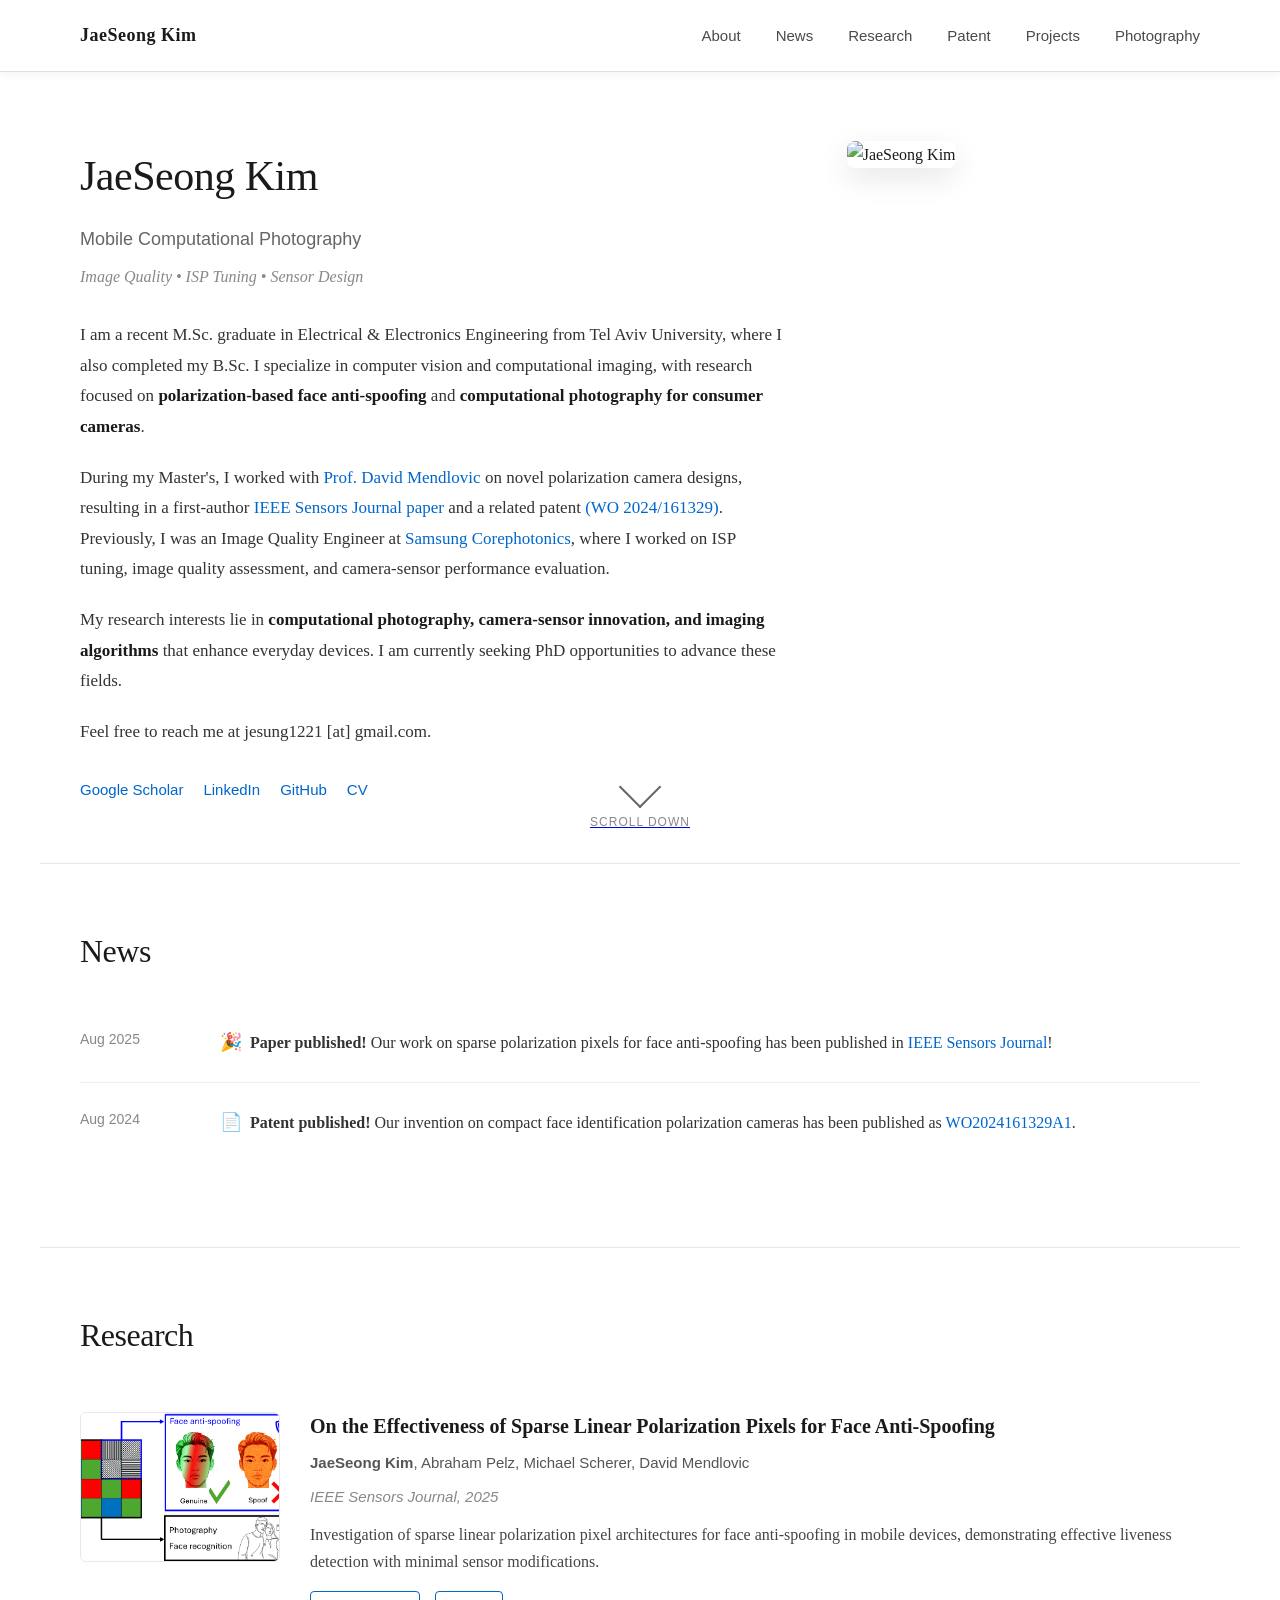
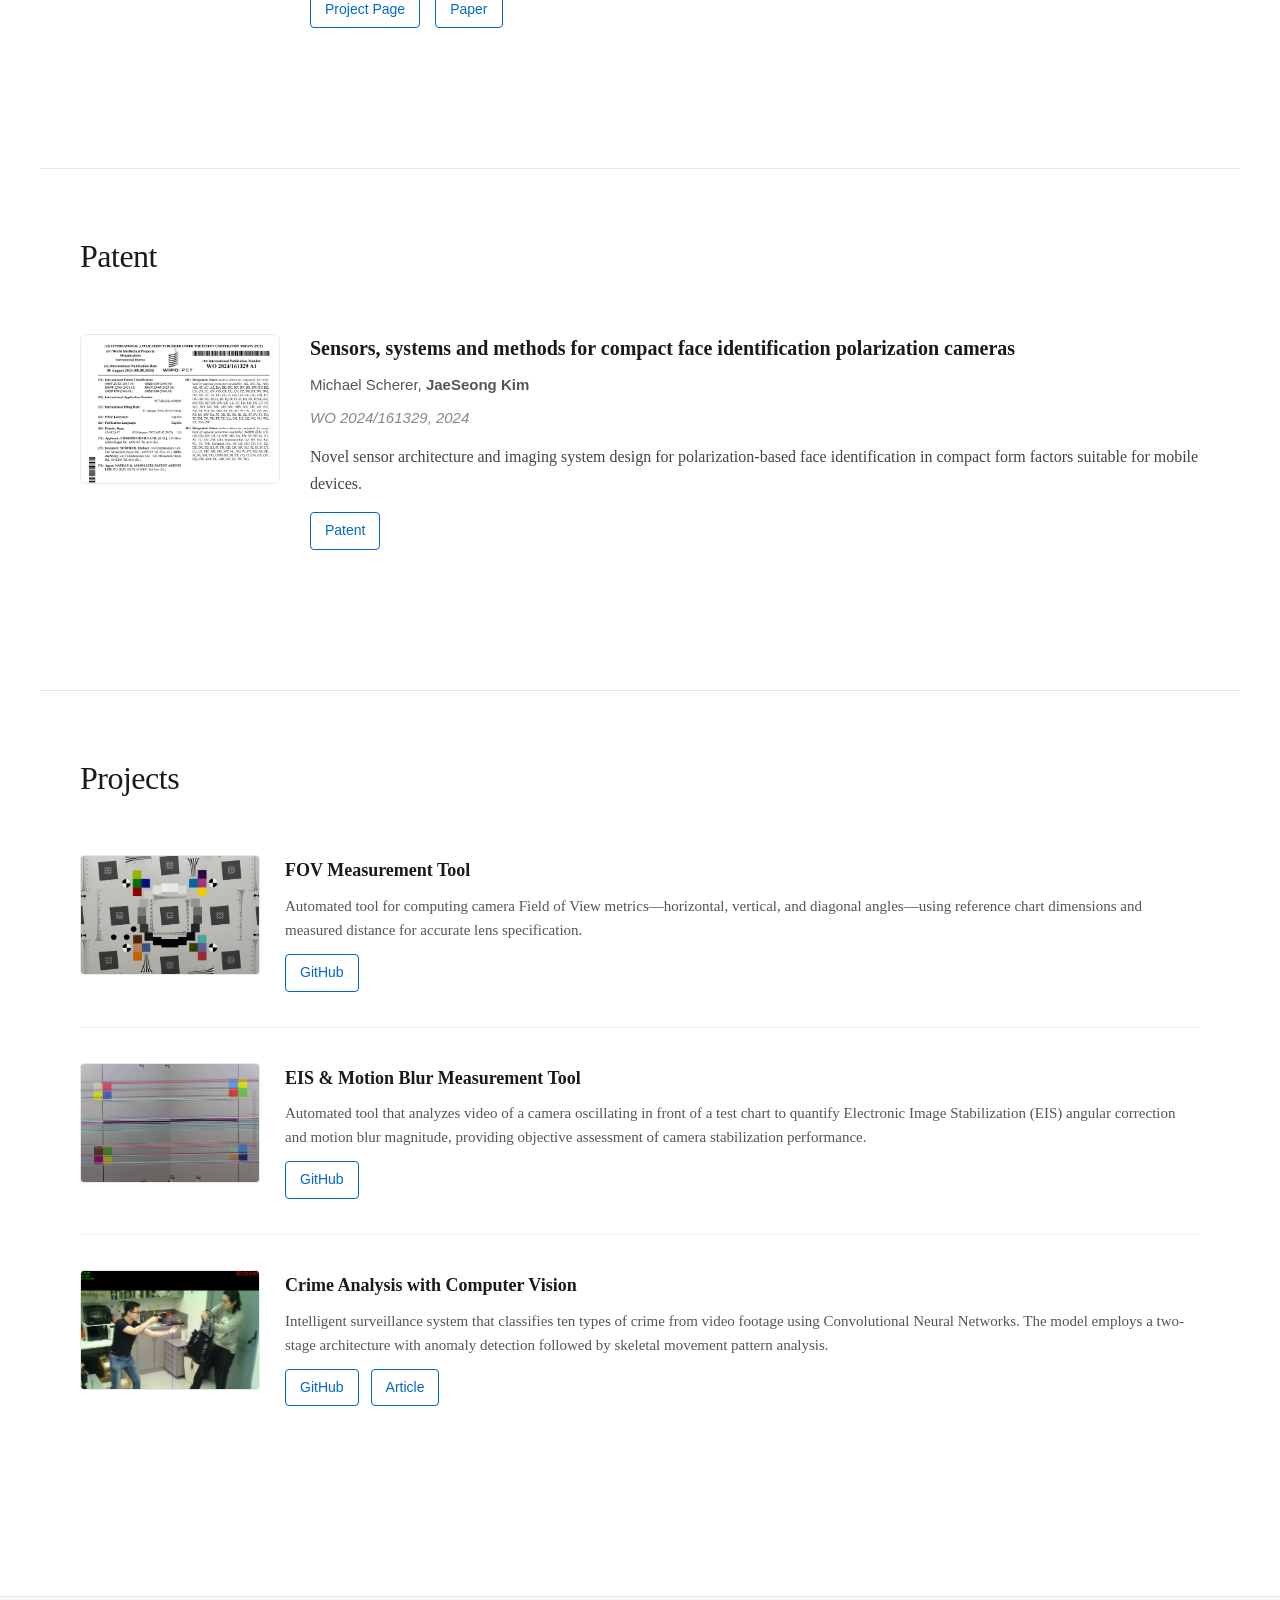
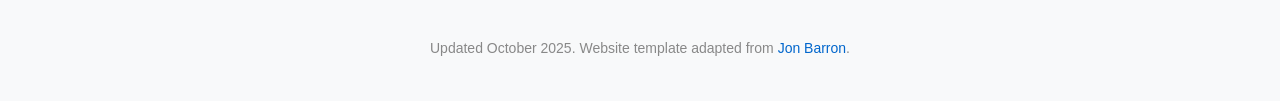
==== commit 2ce4cb3b: "updated email location" ====
--- a/index.html
+++ b/index.html
@@ -16,6 +16,12 @@
             background: #ffffff;
             color: #1a1a1a;
             line-height: 1.7;
+        }
+
+        .contact-links span {
+            color: #666;
+            font-size: 15px;
+            font-family: -apple-system, BlinkMacSystemFont, 'Segoe UI', sans-serif;
         }
 
         /* Navigation */
@@ -484,11 +490,14 @@
                 </p>
                 
                 <p>
-                    My research interests lie in <strong>computational photography, camera-sensor innovation, and imaging algorithms</strong> that enhance everyday devices. I am currently seeking PhD opportunities to advance these fields.
+                    My research interests lie in <strong>computational photography, camera-sensor innovation, and imaging algorithms</strong> that enhance everyday devices. I am currently seeking PhD opportunities to advance these fields. 
                 </p>
 
+                <p>
+                    Feel free to reach me at jesung1221 [at] gmail.com.
+                </p>
+
                 <div class="contact-links">
-                    <a href="mailto:jesung1221@gmail.com">Email</a>
                     <a href="https://scholar.google.com/citations?user=kdcs6wIAAAAJ&hl=en">Google Scholar</a>
                     <a href="https://www.linkedin.com/in/jae-seong-kim/">LinkedIn</a>
                     <a href="https://github.com/jesung1221">GitHub</a>
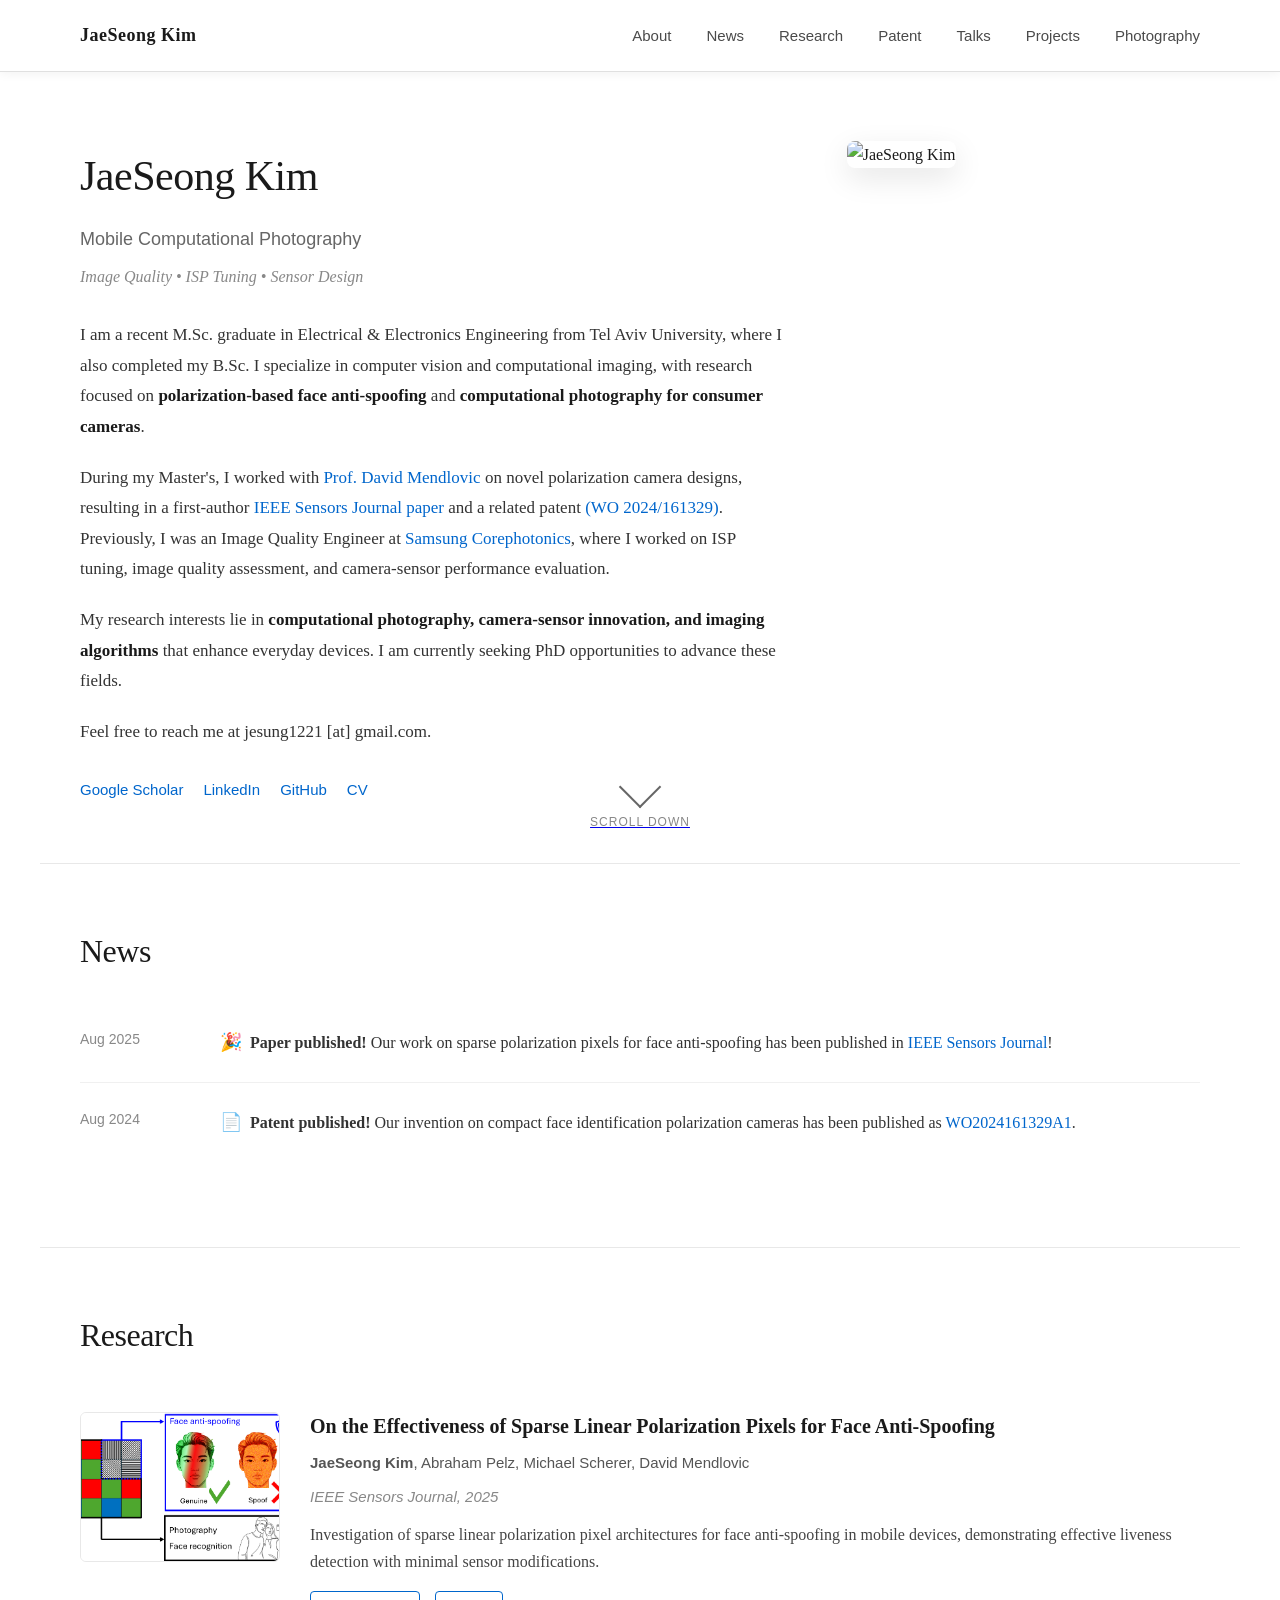
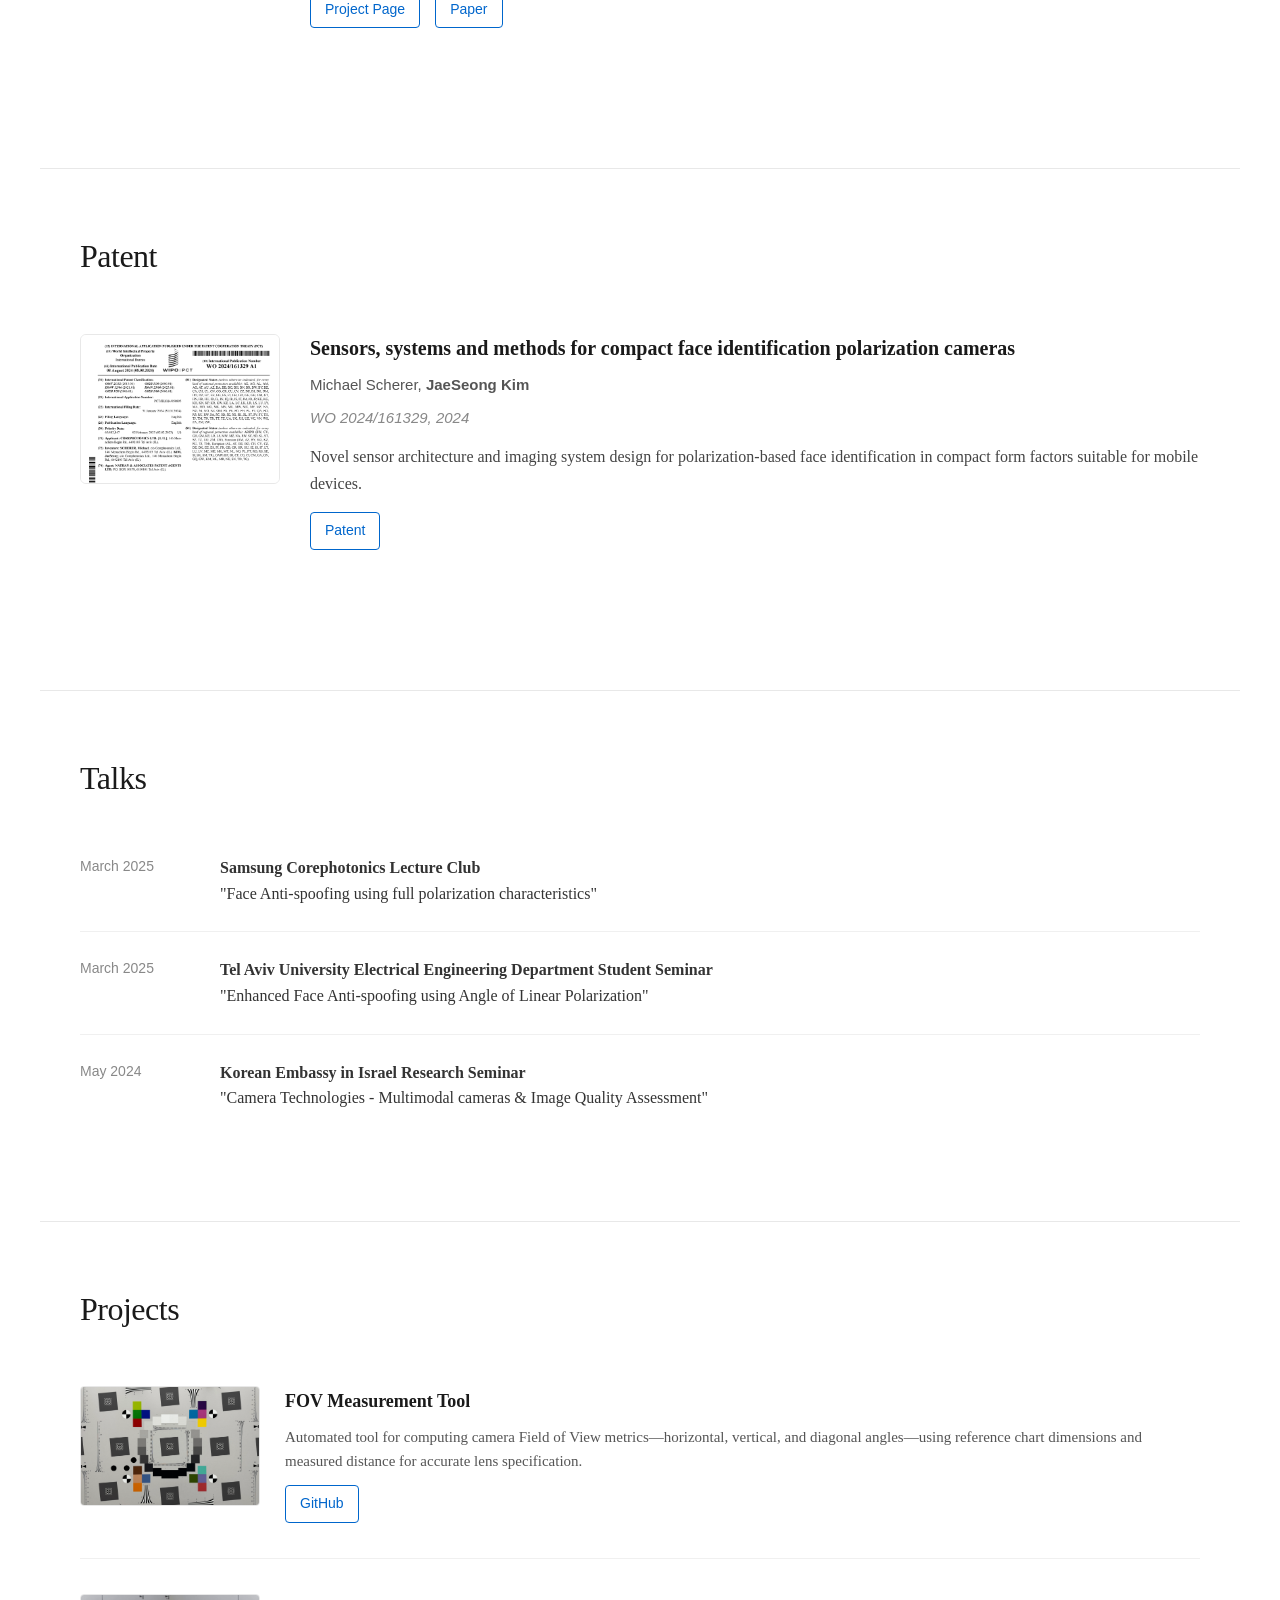
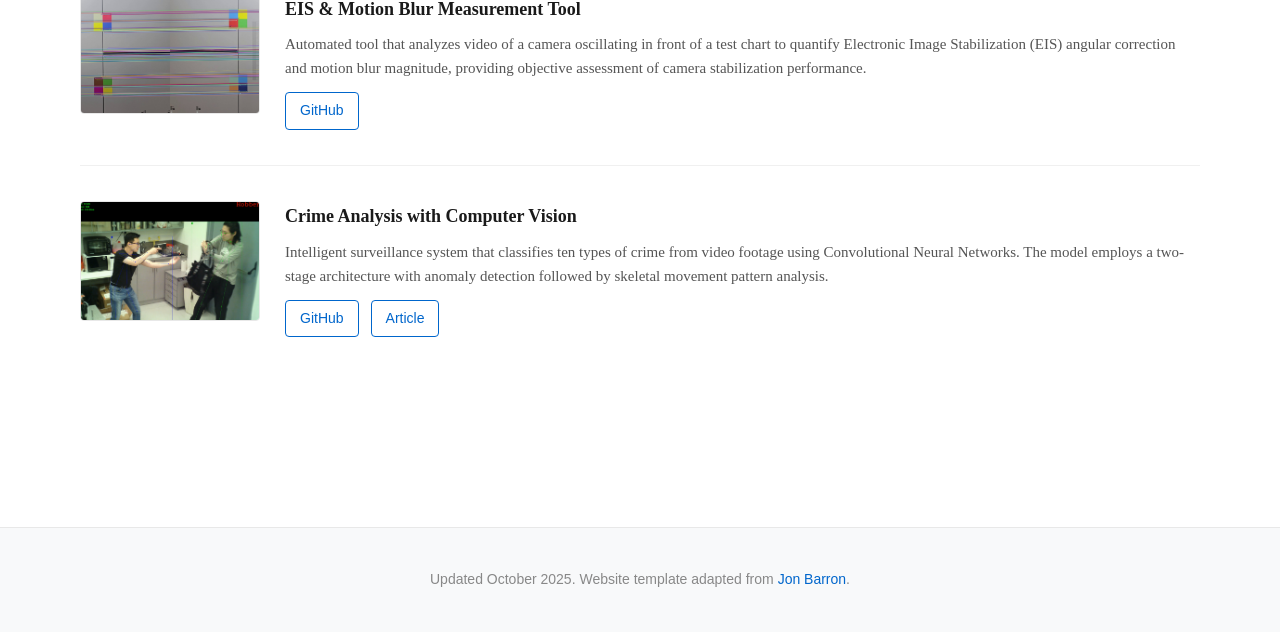
==== commit a1a1878e: "added Talks Section" ====
--- a/index.html
+++ b/index.html
@@ -467,6 +467,7 @@
                 <a href="#news">News</a>
                 <a href="#research">Research</a>
                 <a href="#patent">Patent</a>
+                <a href="#talks">Talks</a>
                 <a href="#projects">Projects</a>
                 <a href="photography.html">Photography</a>
             </div>
@@ -576,6 +577,35 @@
         </div>
     </section>
 
+    <!-- Talks Section -->
+    <section id="talks">
+        <h2 class="section-title">Talks</h2>
+        
+        <div class="news-item">
+            <div class="news-date">March 2025</div>
+            <div class="news-content">
+                <p><strong>Samsung Corephotonics Lecture Club</strong><br>
+                "Face Anti-spoofing using full polarization characteristics"</p>
+            </div>
+        </div>
+
+        <div class="news-item">
+            <div class="news-date">March 2025</div>
+            <div class="news-content">
+                <p><strong>Tel Aviv University Electrical Engineering Department Student Seminar</strong><br>
+                "Enhanced Face Anti-spoofing using Angle of Linear Polarization"</p>
+            </div>
+        </div>
+
+        <div class="news-item">
+            <div class="news-date">May 2024</div>
+            <div class="news-content">
+                <p><strong>Korean Embassy in Israel Research Seminar</strong><br>
+                "Camera Technologies - Multimodal cameras & Image Quality Assessment"</p>
+            </div>
+        </div>
+    </section>
+
     <!-- Projects Section -->
     <section id="projects">
         <h2 class="section-title">Projects</h2>
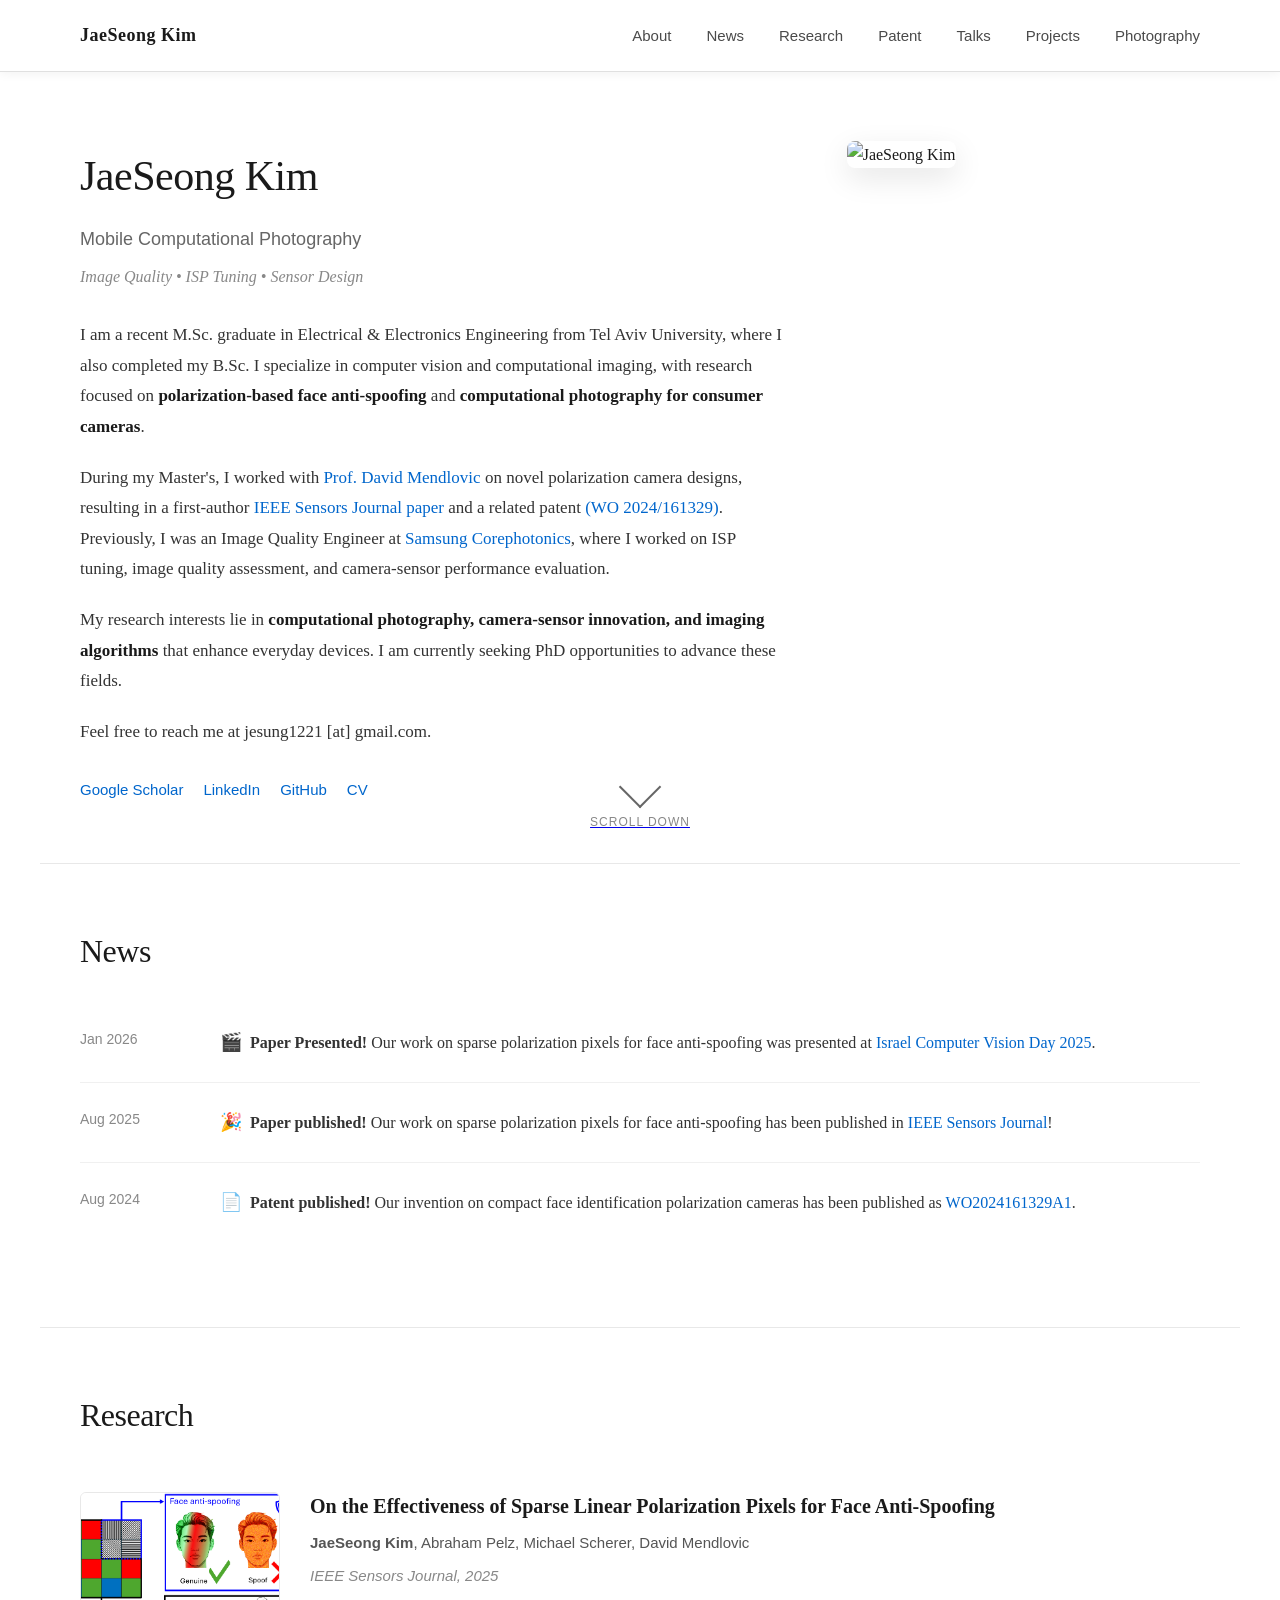
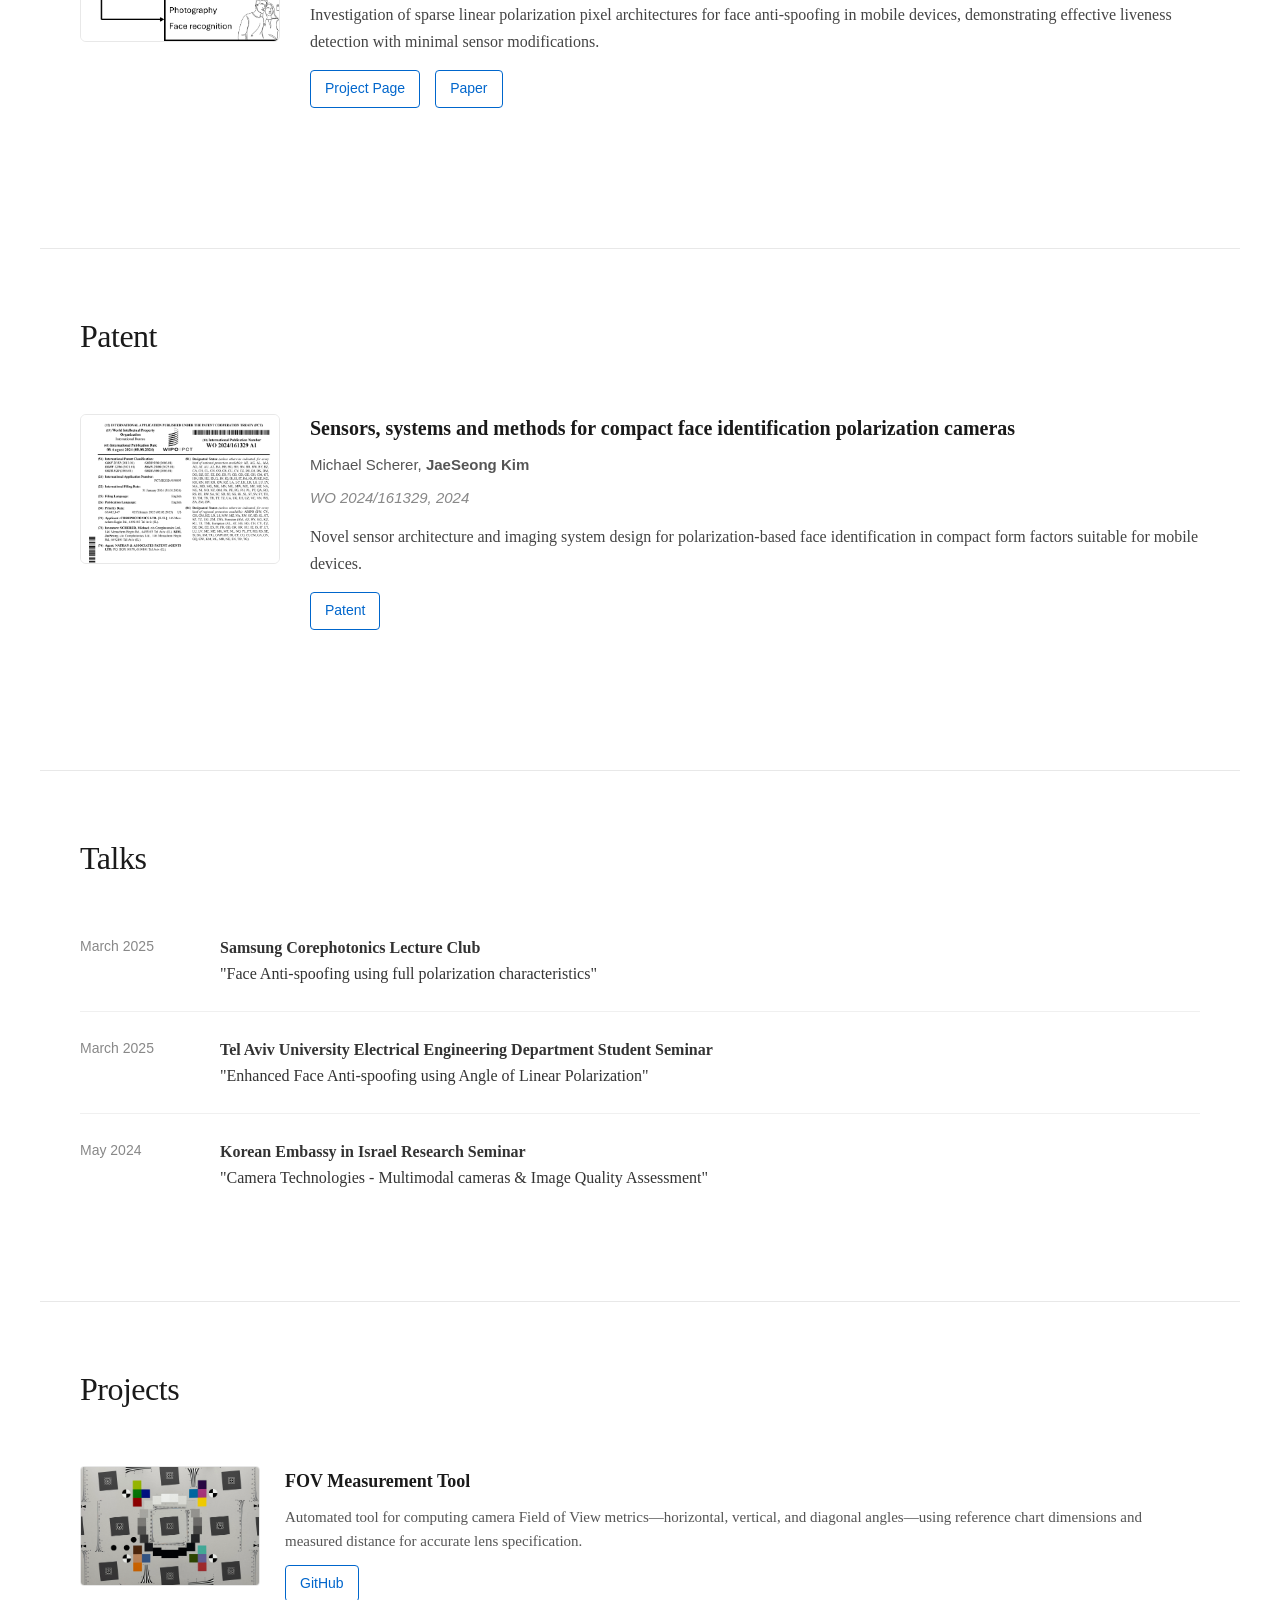
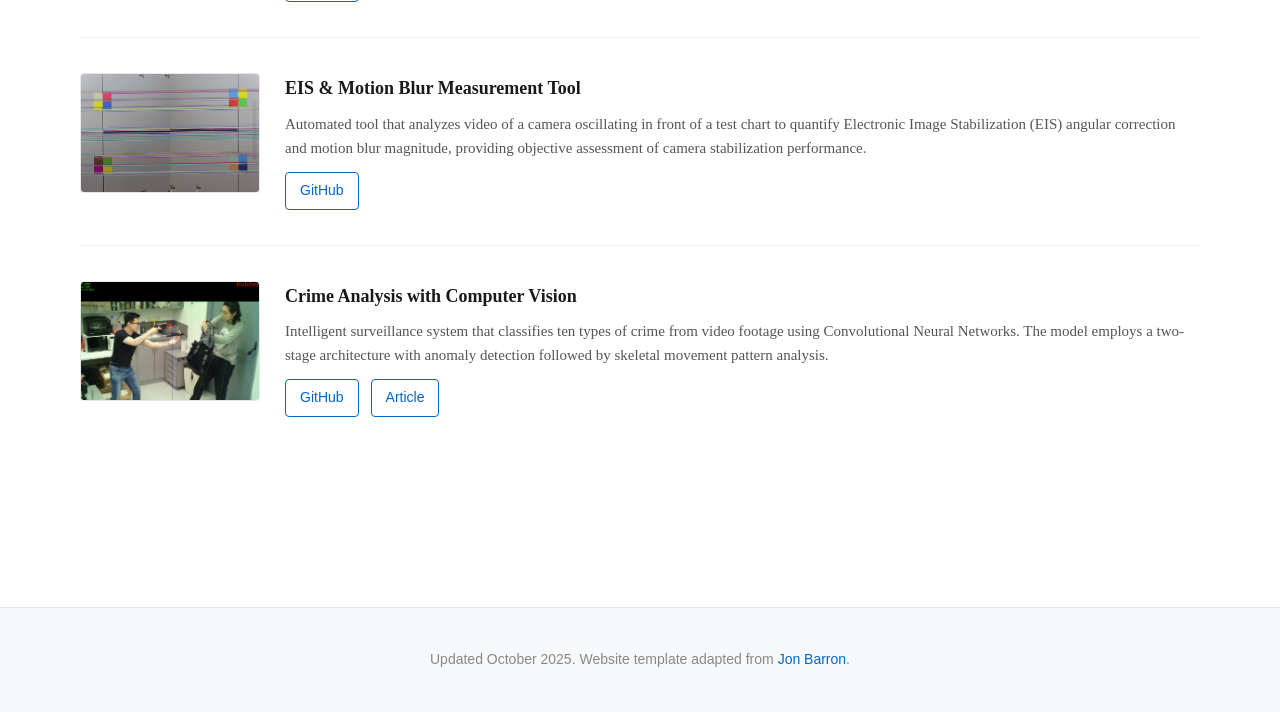
==== commit e0b2f1dc: "News added, presentation at Israel Computer Vision Day 2025" ====
--- a/index.html
+++ b/index.html
@@ -520,6 +520,14 @@
     <!-- News Section -->
     <section id="news">
         <h2 class="section-title">News</h2>
+
+        <div class="news-item">
+            <div class="news-date">Jan 2026</div>
+            <div class="news-content">
+                <p><span class="news-emoji">🎬</span><strong>Paper Presented!</strong> Our work on sparse polarization pixels for face anti-spoofing was presented at <a href="https://www.youtube.com/live/2fEDy-uTAII?si=rlM5M_Z15KjDcd15&t=28513">Israel Computer Vision Day 2025</a>.</p>
+            </div>
+        </div>
+
         
         <div class="news-item">
             <div class="news-date">Aug 2025</div>
